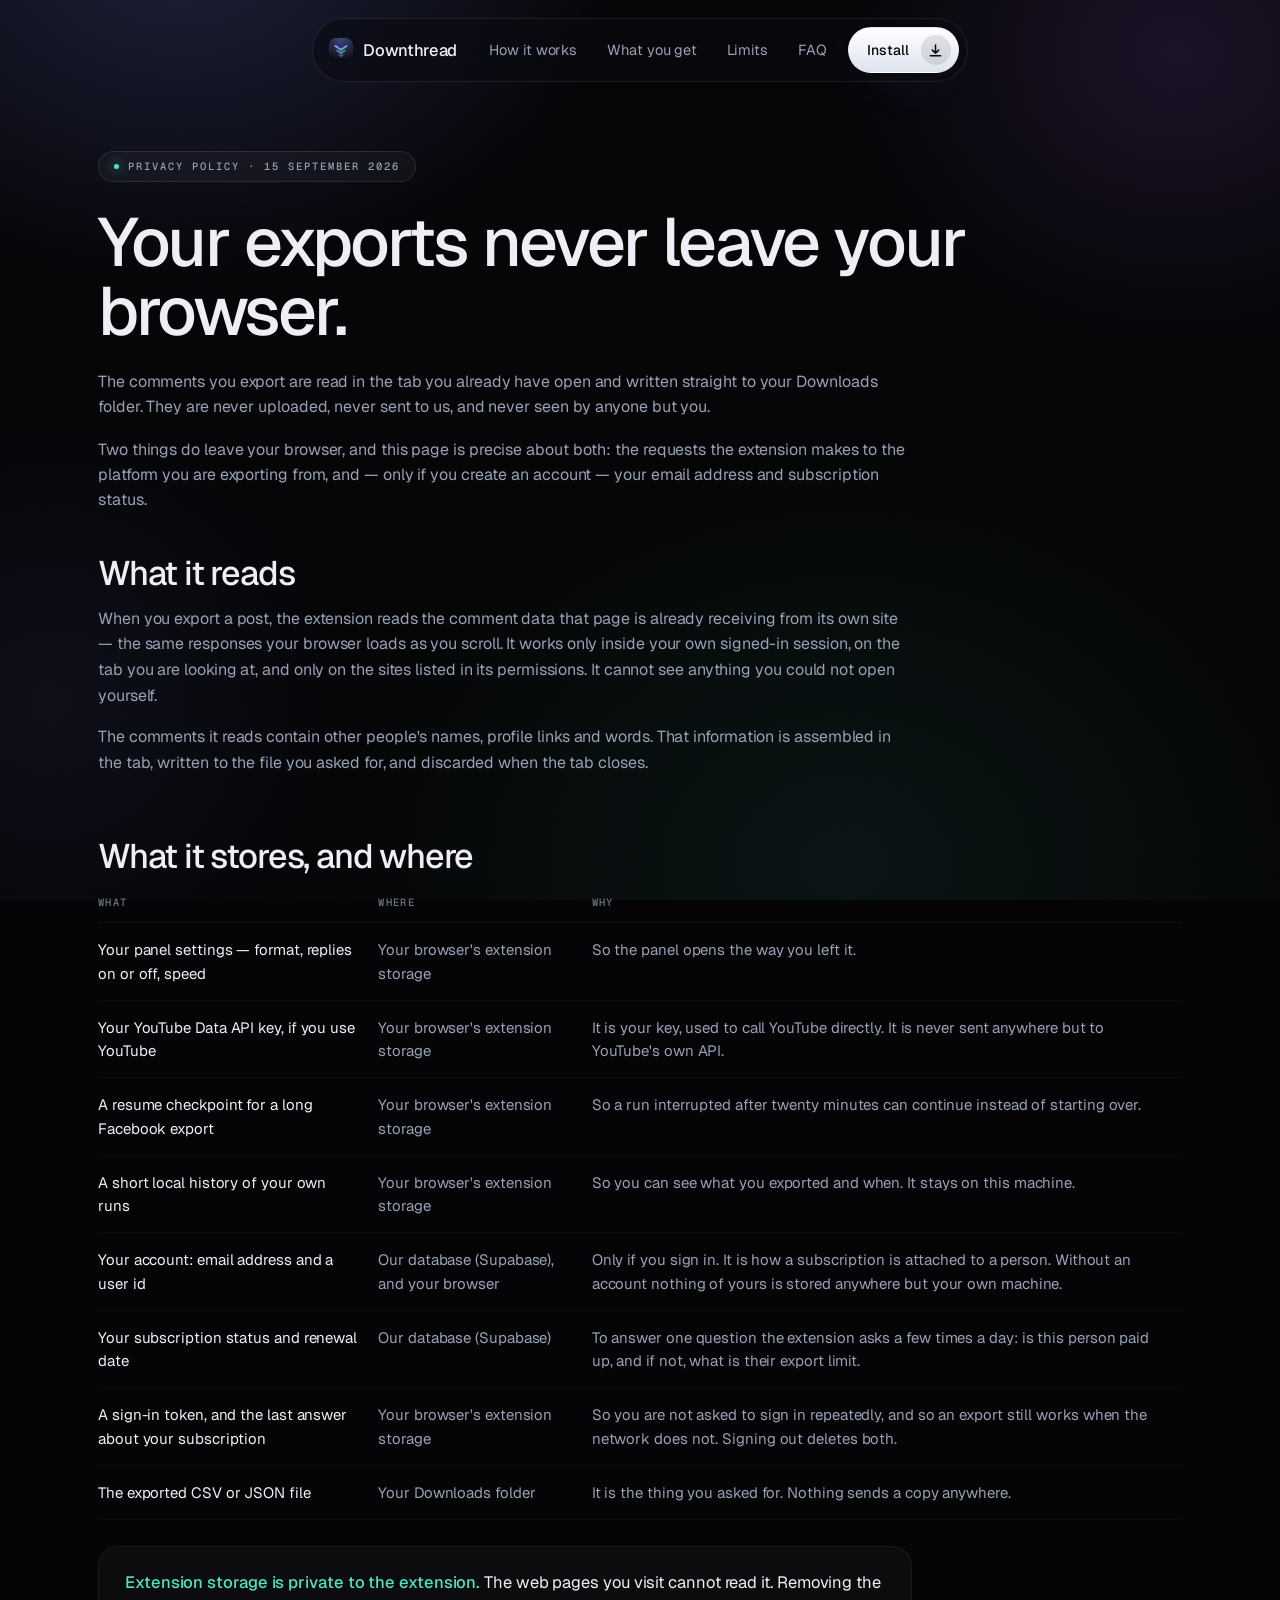
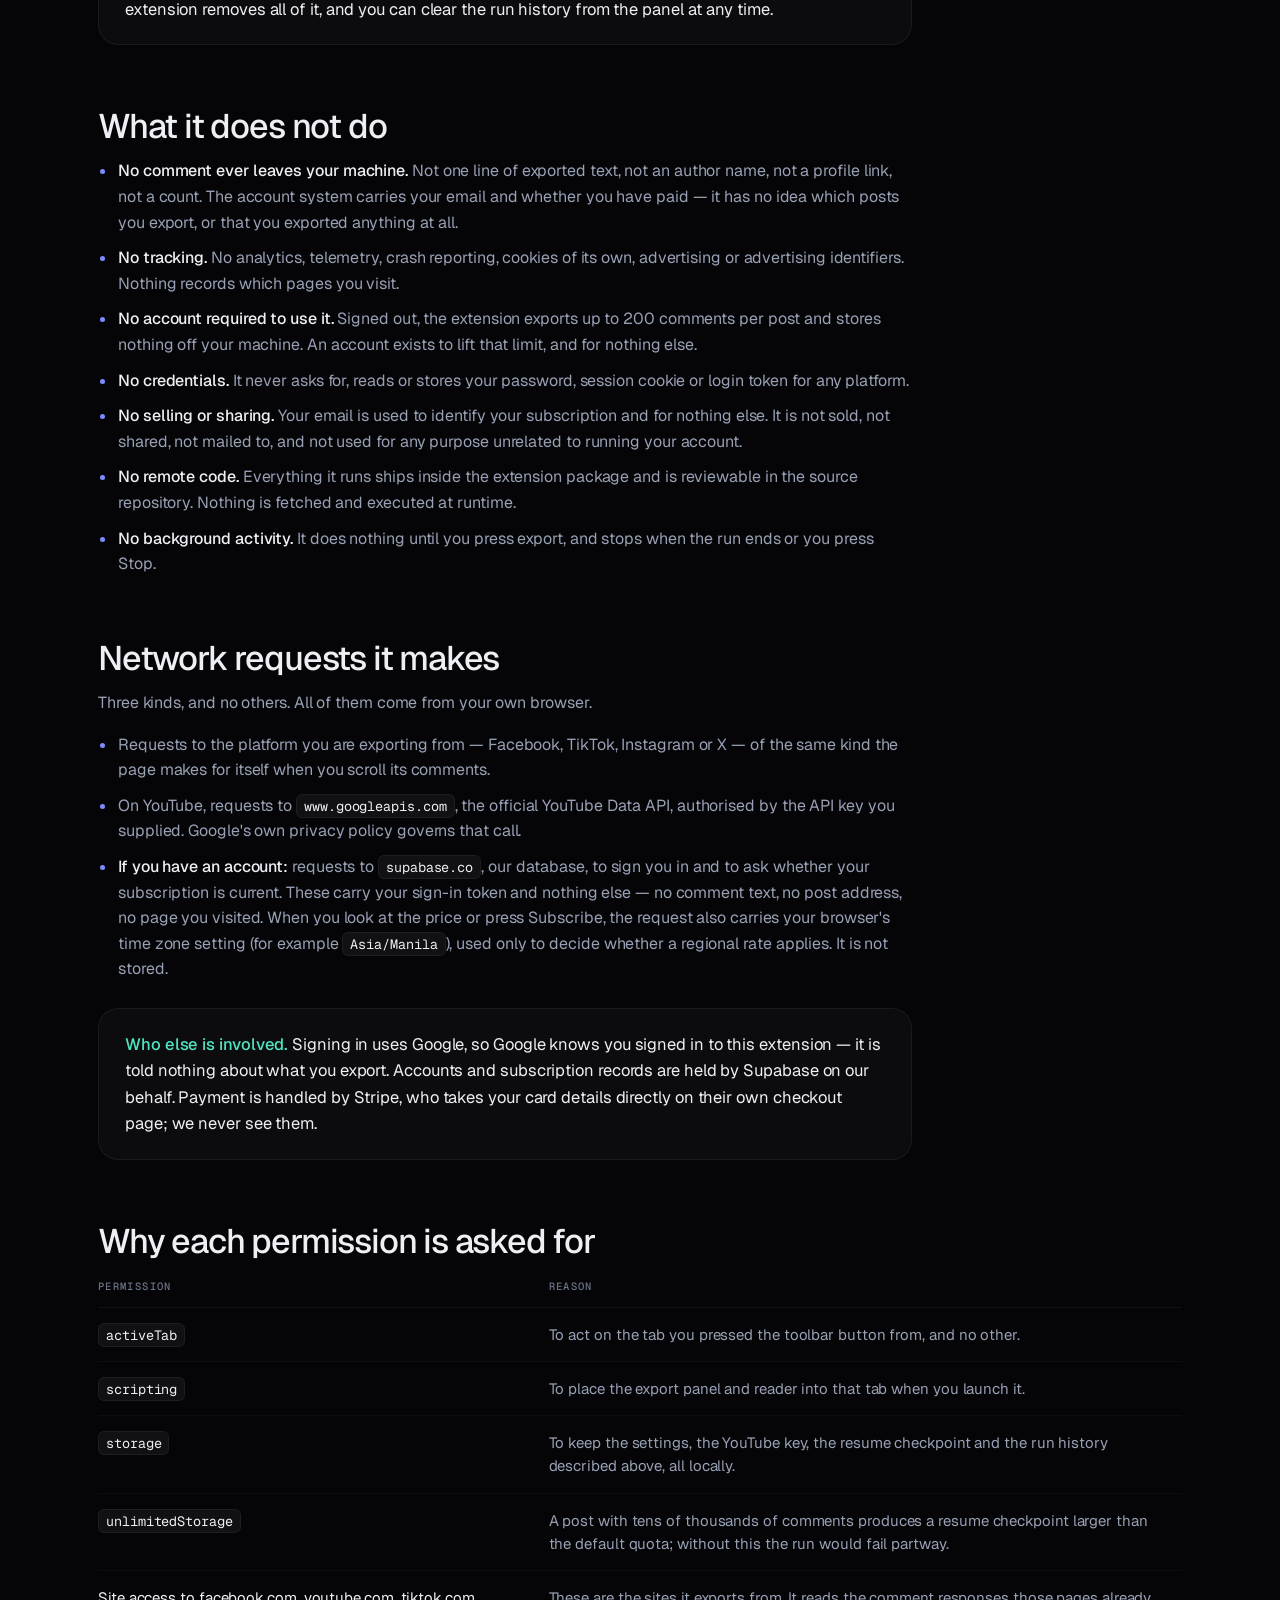
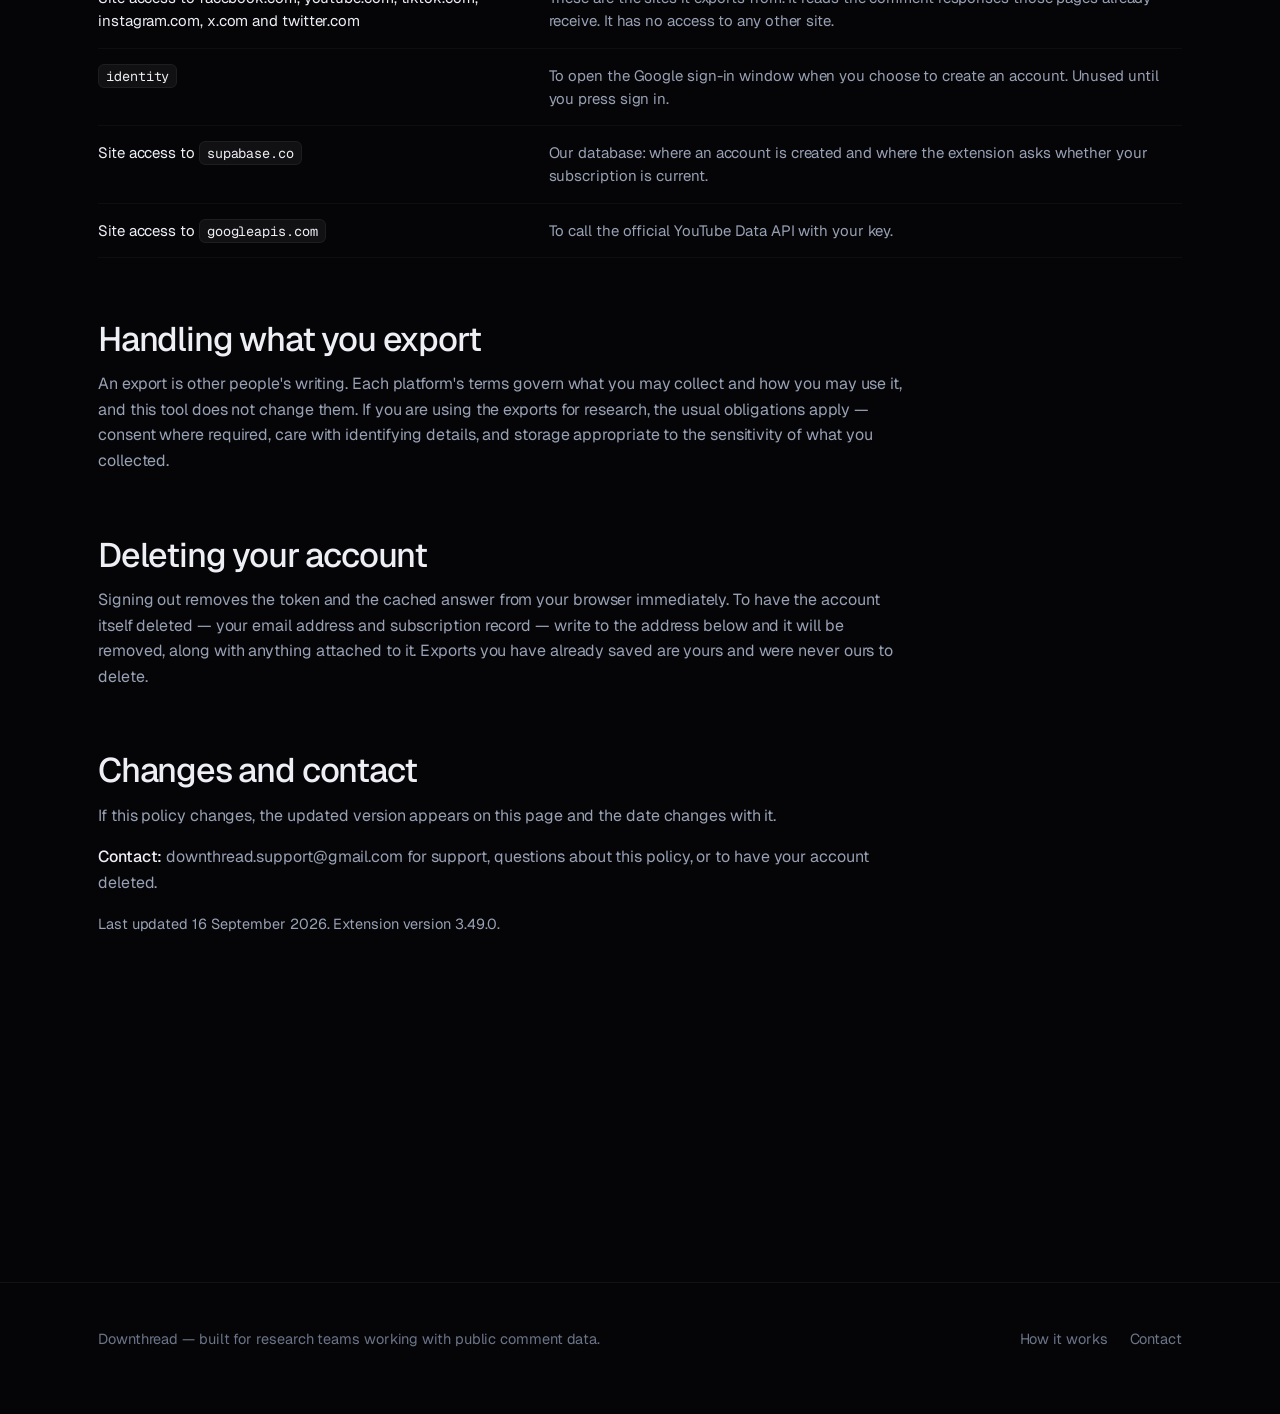
==== privacy.html @ bb75b0f3 "Downthread website: homepage and privacy policy" ====
<!doctype html>
<html lang="en">
<head>
<meta charset="utf-8">
<meta name="viewport" content="width=device-width, initial-scale=1">
<title>Privacy — Downthread</title>
<meta name="description" content="Privacy policy for the Downthread Chrome extension: what it reads, what it stores, what it never does, and why it asks for each permission.">
<meta name="theme-color" content="#050507">
<link rel="icon" href="icon.png">
<link rel="preconnect" href="https://fonts.googleapis.com">
<link rel="preconnect" href="https://fonts.gstatic.com" crossorigin>
<link href="https://fonts.googleapis.com/css2?family=Geist:wght@300..600&family=Geist+Mono:wght@400;500&display=swap" rel="stylesheet">
<link rel="stylesheet" href="style.css">
</head>
<body>
<div class="mesh" aria-hidden="true"></div>
<div class="grain" aria-hidden="true"></div>

<div class="nav">
  <div class="nav-pill">
    <a class="brand" href="index.html"><img src="icon.png" alt=""> Downthread</a>
    <nav class="nav-links">
      <a href="index.html#how">How it works</a>
      <a href="index.html#data">What you get</a>
      <a href="index.html#limits">Limits</a>
      <a href="index.html#faq">FAQ</a>
    </nav>
    <a class="btn btn-primary" href="index.html#get">Install
      <span class="ico" aria-hidden="true"><svg viewBox="0 0 16 16" fill="none" stroke="currentColor" stroke-width="1.6" stroke-linecap="round" stroke-linejoin="round"><path d="M8 2v9m0 0 3.4-3.4M8 11 4.6 7.6M2.5 13.5h11"/></svg></span>
    </a>
    <button class="burger" aria-label="Menu" aria-expanded="false"><i></i><i></i></button>
  </div>
</div>

<div class="sheet">
  <a href="index.html#how">How it works</a>
  <a href="index.html#data">What you get</a>
  <a href="index.html#limits">Limits</a>
  <a href="index.html#faq">FAQ</a>
  <a href="index.html#get">Install</a>
</div>

<main class="wrap doc">
  <div class="rv">
    <span class="eyebrow"><span class="dot"></span> Privacy policy · 15 September 2026</span>
    <h1 class="h-lead" style="margin:26px 0 24px">Your exports never leave your browser.</h1>
    <p class="lede">The comments you export are read in the tab you already have open and written
      straight to your Downloads folder. They are never uploaded, never sent to us, and never seen
      by anyone but you.</p>
    <p class="lede" style="margin-top:18px">Two things do leave your browser, and this page is
      precise about both: the requests the extension makes to the platform you are exporting from,
      and — only if you create an account — your email address and subscription status.</p>
  </div>

  <section style="padding-block:0" class="rv">
    <h2>What it reads</h2>
    <p>When you export a post, the extension reads the comment data that page is already receiving
      from its own site — the same responses your browser loads as you scroll. It works only inside
      your own signed-in session, on the tab you are looking at, and only on the sites listed in its
      permissions. It cannot see anything you could not open yourself.</p>
    <p>The comments it reads contain other people's names, profile links and words. That information
      is assembled in the tab, written to the file you asked for, and discarded when the tab closes.</p>

    <h2>What it stores, and where</h2>
    <table class="tbl">
      <thead><tr><th>What</th><th>Where</th><th>Why</th></tr></thead>
      <tbody>
        <tr>
          <td>Your panel settings — format, replies on or off, speed</td>
          <td data-label="Where">Your browser's extension storage</td>
          <td data-label="Why">So the panel opens the way you left it.</td>
        </tr>
        <tr>
          <td>Your YouTube Data API key, if you use YouTube</td>
          <td data-label="Where">Your browser's extension storage</td>
          <td data-label="Why">It is your key, used to call YouTube directly. It is never sent
            anywhere but to YouTube's own API.</td>
        </tr>
        <tr>
          <td>A resume checkpoint for a long Facebook export</td>
          <td data-label="Where">Your browser's extension storage</td>
          <td data-label="Why">So a run interrupted after twenty minutes can continue instead of
            starting over.</td>
        </tr>
        <tr>
          <td>A short local history of your own runs</td>
          <td data-label="Where">Your browser's extension storage</td>
          <td data-label="Why">So you can see what you exported and when. It stays on this machine.</td>
        </tr>
        <tr>
          <td>Your account: email address and a user id</td>
          <td data-label="Where">Our database (Supabase), and your browser</td>
          <td data-label="Why">Only if you sign in. It is how a subscription is attached to a
            person. Without an account nothing of yours is stored anywhere but your own machine.</td>
        </tr>
        <tr>
          <td>Your subscription status and renewal date</td>
          <td data-label="Where">Our database (Supabase)</td>
          <td data-label="Why">To answer one question the extension asks a few times a day: is
            this person paid up, and if not, what is their export limit.</td>
        </tr>
        <tr>
          <td>A sign-in token, and the last answer about your subscription</td>
          <td data-label="Where">Your browser's extension storage</td>
          <td data-label="Why">So you are not asked to sign in repeatedly, and so an export still
            works when the network does not. Signing out deletes both.</td>
        </tr>
        <tr>
          <td>The exported CSV or JSON file</td>
          <td data-label="Where">Your Downloads folder</td>
          <td data-label="Why">It is the thing you asked for. Nothing sends a copy anywhere.</td>
        </tr>
      </tbody>
    </table>
    <div class="callout"><strong>Extension storage is private to the extension.</strong> The web pages
      you visit cannot read it. Removing the extension removes all of it, and you can clear the run
      history from the panel at any time.</div>

    <h2>What it does not do</h2>
    <ul class="bul">
      <li><strong>No comment ever leaves your machine.</strong> Not one line of exported text, not an
        author name, not a profile link, not a count. The account system carries your email and
        whether you have paid — it has no idea which posts you export, or that you exported
        anything at all.</li>
      <li><strong>No tracking.</strong> No analytics, telemetry, crash reporting, cookies of its own,
        advertising or advertising identifiers. Nothing records which pages you visit.</li>
      <li><strong>No account required to use it.</strong> Signed out, the extension exports up to
        200 comments per post and stores nothing off your machine. An account exists to lift that
        limit, and for nothing else.</li>
      <li><strong>No credentials.</strong> It never asks for, reads or stores your password, session
        cookie or login token for any platform.</li>
      <li><strong>No selling or sharing.</strong> Your email is used to identify your subscription
        and for nothing else. It is not sold, not shared, not mailed to, and not used for any
        purpose unrelated to running your account.</li>
      <li><strong>No remote code.</strong> Everything it runs ships inside the extension package and
        is reviewable in the source repository. Nothing is fetched and executed at runtime.</li>
      <li><strong>No background activity.</strong> It does nothing until you press export, and stops
        when the run ends or you press Stop.</li>
    </ul>

    <h2>Network requests it makes</h2>
    <p>Three kinds, and no others. All of them come from your own browser.</p>
    <ul class="bul">
      <li>Requests to the platform you are exporting from — Facebook, TikTok, Instagram or X — of the
        same kind the page makes for itself when you scroll its comments.</li>
      <li>On YouTube, requests to <code>www.googleapis.com</code>, the official YouTube Data API,
        authorised by the API key you supplied. Google's own privacy policy governs that call.</li>
      <li><strong>If you have an account:</strong> requests to <code>supabase.co</code>, our
        database, to sign you in and to ask whether your subscription is current. These carry your
        sign-in token and nothing else — no comment text, no post address, no page you visited.
        When you look at the price or press Subscribe, the request also carries your browser's time
        zone setting (for example <code>Asia/Manila</code>), used only to decide whether a regional
        rate applies. It is not stored.</li>
    </ul>
    <div class="callout"><strong>Who else is involved.</strong> Signing in uses Google, so Google
      knows you signed in to this extension — it is told nothing about what you export. Accounts and
      subscription records are held by <a href="https://supabase.com/privacy">Supabase</a> on our
      behalf. Payment is handled by <a href="https://stripe.com/privacy">Stripe</a>, who takes your card
      details directly on their own checkout page; we never see them.</div>

    <h2>Why each permission is asked for</h2>
    <table class="tbl">
      <thead><tr><th>Permission</th><th>Reason</th></tr></thead>
      <tbody>
        <tr><td><code>activeTab</code></td>
          <td data-label="Reason">To act on the tab you pressed the toolbar button from, and no other.</td></tr>
        <tr><td><code>scripting</code></td>
          <td data-label="Reason">To place the export panel and reader into that tab when you launch it.</td></tr>
        <tr><td><code>storage</code></td>
          <td data-label="Reason">To keep the settings, the YouTube key, the resume checkpoint and the
            run history described above, all locally.</td></tr>
        <tr><td><code>unlimitedStorage</code></td>
          <td data-label="Reason">A post with tens of thousands of comments produces a resume
            checkpoint larger than the default quota; without this the run would fail partway.</td></tr>
        <tr><td>Site access to facebook.com, youtube.com, tiktok.com, instagram.com, x.com and
            twitter.com</td>
          <td data-label="Reason">These are the sites it exports from. It reads the comment responses
            those pages already receive. It has no access to any other site.</td></tr>
        <tr><td><code>identity</code></td>
          <td data-label="Reason">To open the Google sign-in window when you choose to create an
            account. Unused until you press sign in.</td></tr>
        <tr><td>Site access to <code>supabase.co</code></td>
          <td data-label="Reason">Our database: where an account is created and where the extension
            asks whether your subscription is current.</td></tr>
        <tr><td>Site access to <code>googleapis.com</code></td>
          <td data-label="Reason">To call the official YouTube Data API with your key.</td></tr>
      </tbody>
    </table>

    <h2>Handling what you export</h2>
    <p>An export is other people's writing. Each platform's terms govern what you may collect and how
      you may use it, and this tool does not change them. If you are using the exports for research,
      the usual obligations apply — consent where required, care with identifying details, and storage
      appropriate to the sensitivity of what you collected.</p>

    <h2>Deleting your account</h2>
    <p>Signing out removes the token and the cached answer from your browser immediately. To have
      the account itself deleted — your email address and subscription record — write to the address
      below and it will be removed, along with anything attached to it. Exports you have already
      saved are yours and were never ours to delete.</p>

    <h2 id="contact">Changes and contact</h2>
    <p>If this policy changes, the updated version appears on this page and the date changes with it.</p>
    <p><strong>Contact:</strong> <a href="mailto:downthread.support@gmail.com">downthread.support@gmail.com</a>
      for support, questions about this policy, or to have your account deleted.</p>
    <p class="dim" style="font-size:14.5px">Last updated 16 September 2026. Extension version 3.49.0.</p>
  </section>
</main>

<footer>
  <div class="wrap foot">
    <div>Downthread — built for research teams working with public comment data.</div>
    <nav>
      <a href="index.html">How it works</a>
      <a href="privacy.html#contact">Contact</a>
    </nav>
  </div>
</footer>

<script src="app.js"></script>
</body>
</html>
---- style.css ----
/* ==========================================================================
   Downthread — the public site.

   Vibe: ethereal glass. Layout: asymmetrical bento.
   Dark only, and that is a decision rather than a default: this tool gets
   used at one in the morning against a post with forty thousand comments,
   and the panel it advertises is dark too.

   No framework, no build step. Two pages, one stylesheet, one small script.
   ========================================================================== */

/* ---------- tokens ---------------------------------------------------- */
:root{
  --ink:#050507;
  --ink-2:#08090d;
  --shell:rgba(255,255,255,.035);
  --core:#0c0e14;
  --core-2:#0f1219;
  --hair:rgba(255,255,255,.09);
  --hair-soft:rgba(255,255,255,.055);
  --fg:#edeff5;
  --fg-2:#98a0b4;
  --fg-3:#6b7488;

  --iris:#7c8cff;
  --iris-dim:rgba(124,140,255,.14);
  --mint:#4fe3c1;
  --amber:#ffc46b;

  --fb:#4a8cff; --yt:#ff5a52; --tt:#25f4ee; --ig:#e6683c; --x:#e7e9ee;

  --r-out:30px;
  --pad-bezel:6px;
  --r-in:calc(var(--r-out) - var(--pad-bezel));

  --ease:cubic-bezier(.32,.72,0,1);
  --ease-out:cubic-bezier(.16,1,.3,1);

  --sans:"Geist","Plus Jakarta Sans","Segoe UI Variable Text","Segoe UI",system-ui,-apple-system,sans-serif;
  --mono:"Geist Mono",ui-monospace,"Cascadia Mono",Consolas,monospace;

  --wrap:1180px;
  --gut:clamp(20px,5vw,48px);
  --sect:clamp(96px,13vw,176px);

  color-scheme:dark;
}

/* ---------- reset ----------------------------------------------------- */
*,*::before,*::after{box-sizing:border-box}
html{-webkit-text-size-adjust:100%;scroll-behavior:smooth;scroll-padding-top:120px}
body{
  margin:0;background:var(--ink);color:var(--fg);
  font:400 16.5px/1.6 var(--sans);letter-spacing:-.005em;
  -webkit-font-smoothing:antialiased;-moz-osx-font-smoothing:grayscale;
  overflow-x:hidden;
}
img{max-width:100%;display:block}
a{color:inherit;text-decoration:none}
p{margin:0 0 1em}
ul{margin:0;padding:0;list-style:none}
:focus-visible{outline:2px solid var(--iris);outline-offset:3px;border-radius:6px}

/* ---------- ambient layers -------------------------------------------- */
/* Two fixed layers, never in the scroll path: a mesh of soft light, and grain
 * over the top of it so the black reads as a material and not as #000. */
.mesh,.grain{position:fixed;inset:0;pointer-events:none}
.mesh{
  z-index:0;
  background:
    radial-gradient(58vw 44vw at 14% -6%, rgba(124,140,255,.20), transparent 62%),
    radial-gradient(46vw 40vw at 92% 6%, rgba(180,110,255,.13), transparent 60%),
    radial-gradient(64vw 52vw at 66% 96%, rgba(79,227,193,.075), transparent 64%),
    radial-gradient(40vw 40vw at 4% 78%, rgba(124,140,255,.075), transparent 62%);
}
.grain{
  z-index:1;opacity:.04;mix-blend-mode:overlay;
  background-image:url("data:image/svg+xml,%3Csvg xmlns='http://www.w3.org/2000/svg' width='160' height='160'%3E%3Cfilter id='n'%3E%3CfeTurbulence type='fractalNoise' baseFrequency='.82' numOctaves='3' stitchTiles='stitch'/%3E%3C/filter%3E%3Crect width='100%25' height='100%25' filter='url(%23n)'/%3E%3C/svg%3E");
}
/* The content sits above the ambient layers. Named elements only: a blanket
 * `body > *` rule outranks .nav and .sheet and drops them out of position:fixed,
 * which puts the invisible mobile menu into the flow and pushes the hero down a
 * whole screen. Their own z-index is declared with them. */
header,main,section,footer,.rail{position:relative;z-index:2}

/* ---------- layout ---------------------------------------------------- */
.wrap{max-width:var(--wrap);margin-inline:auto;padding-inline:var(--gut)}
section{padding-block:var(--sect)}
.lede{font-size:clamp(17px,1.9vw,21px);line-height:1.55;color:var(--fg-2);max-width:60ch;margin:0}
.dim{color:var(--fg-2)}
.mono{font-family:var(--mono)}

/* ---------- type ------------------------------------------------------ */
h1,h2,h3{margin:0;font-weight:500;letter-spacing:-.035em;line-height:1.02}
h1{font-size:clamp(40px,5.6vw,68px)}
h2{font-size:clamp(30px,4.6vw,54px);line-height:1.04}
h3{font-size:19px;letter-spacing:-.02em;line-height:1.25}
.eyebrow{
  display:inline-flex;align-items:center;gap:9px;
  font:500 10.5px/1 var(--mono);letter-spacing:.19em;text-transform:uppercase;color:var(--fg-2);
  border:1px solid var(--hair);border-radius:999px;padding:9px 15px;background:var(--shell);
}
.eyebrow .dot{width:5px;height:5px;border-radius:50%;background:var(--mint);box-shadow:0 0 12px var(--mint)}
.h-lead{max-width:22ch}
.sect-head{display:flex;flex-direction:column;gap:20px;margin-bottom:56px;max-width:66ch}

/* ---------- the double bezel ------------------------------------------ */
/* Nothing sits flat on the background. Every panel is a plate in a tray. */
.shell{
  background:var(--shell);border:1px solid var(--hair-soft);
  border-radius:var(--r-out);padding:var(--pad-bezel);
  box-shadow:0 40px 90px -50px rgba(0,0,0,.9);
}
.core{
  background:linear-gradient(180deg,var(--core-2),var(--core));
  border:1px solid var(--hair-soft);border-radius:var(--r-in);
  box-shadow:inset 0 1px 0 rgba(255,255,255,.07);
  height:100%;
}

/* ---------- buttons --------------------------------------------------- */
.btn{
  display:inline-flex;align-items:center;gap:16px;
  padding:8px 8px 8px 24px;border-radius:999px;border:1px solid var(--hair);
  font:500 15px/1 var(--sans);letter-spacing:-.01em;color:var(--fg);
  background:var(--shell);cursor:pointer;
  transition:transform .5s var(--ease),background .5s var(--ease),border-color .5s var(--ease);
}
.btn .ico{
  width:36px;height:36px;border-radius:50%;display:grid;place-items:center;
  background:rgba(255,255,255,.07);
  transition:transform .55s var(--ease),background .55s var(--ease);
}
.btn .ico svg{width:15px;height:15px}
.btn:hover{background:rgba(255,255,255,.075);border-color:rgba(255,255,255,.17)}
.btn:hover .ico{transform:translate(3px,-2px) scale(1.07);background:rgba(255,255,255,.13)}
.btn:active{transform:scale(.978)}
.btn-primary{
  background:linear-gradient(180deg,#fff,#dfe3ef);color:#08090d;border-color:transparent;
  box-shadow:0 18px 44px -22px rgba(124,140,255,.85);
}
.btn-primary .ico{background:rgba(8,9,13,.1)}
.btn-primary:hover{background:linear-gradient(180deg,#fff,#eef0f7);border-color:transparent}
.btn-primary:hover .ico{background:rgba(8,9,13,.16)}
.btns{display:flex;flex-wrap:wrap;gap:12px}

/* ---------- fluid island nav ------------------------------------------ */
.nav{position:fixed;top:0;left:0;right:0;z-index:60;padding:18px var(--gut);display:flex;justify-content:center}
.nav-pill{
  display:flex;align-items:center;gap:8px;
  padding:8px 8px 8px 16px;border-radius:999px;
  background:rgba(10,11,16,.6);border:1px solid var(--hair);
  backdrop-filter:blur(22px) saturate(160%);-webkit-backdrop-filter:blur(22px) saturate(160%);
  box-shadow:0 24px 60px -32px rgba(0,0,0,.95);
  transition:transform .7s var(--ease),background .7s var(--ease);
}
.nav.up .nav-pill{transform:translateY(-140%)}
.brand{display:flex;align-items:center;gap:10px;padding-right:10px;font-weight:500;letter-spacing:-.02em;white-space:nowrap}
.brand img{width:24px;height:24px;border-radius:7px}
.nav-links{display:flex;align-items:center;gap:2px}
.nav-links a{
  padding:9px 14px;border-radius:999px;font-size:14.5px;color:var(--fg-2);
  transition:color .4s var(--ease),background .4s var(--ease);
}
.nav-links a:hover{color:var(--fg);background:rgba(255,255,255,.06)}
.nav .btn{padding:7px 7px 7px 18px;font-size:14px;gap:12px}
.nav .btn .ico{width:30px;height:30px}
.burger{display:none;width:42px;height:42px;border-radius:50%;border:1px solid var(--hair);
  background:var(--shell);cursor:pointer;position:relative}
.burger i{
  position:absolute;left:12px;width:18px;height:1.5px;background:var(--fg);border-radius:2px;
  transition:transform .6s var(--ease),opacity .3s var(--ease);
}
.burger i:nth-child(1){top:17px}
.burger i:nth-child(2){top:23px}
.open .burger i:nth-child(1){transform:translateY(3px) rotate(45deg)}
.open .burger i:nth-child(2){transform:translateY(-3px) rotate(-45deg)}
/* Closed means closed. opacity and pointer-events hide it from the eye and the mouse but leave
 * every link in the tab order, so a keyboard user tabbed into an invisible menu (review,
 * Codex). `visibility:hidden` takes it out of the tab order; the script also sets `inert`
 * where the browser supports it. */
.sheet{
  position:fixed;inset:0;z-index:55;display:grid;align-content:center;gap:6px;padding:0 var(--gut);
  background:rgba(5,5,7,.86);backdrop-filter:blur(30px);-webkit-backdrop-filter:blur(30px);
  opacity:0;visibility:hidden;pointer-events:none;
  transition:opacity .6s var(--ease),visibility 0s linear .6s;
}
.sheet.on{opacity:1;visibility:visible;pointer-events:auto;transition:opacity .6s var(--ease),visibility 0s}
.sheet a{
  font-size:clamp(30px,9vw,46px);letter-spacing:-.035em;padding:10px 0;color:var(--fg);
  opacity:0;transform:translateY(38px);
  transition:opacity .7s var(--ease),transform .7s var(--ease);
}
.sheet.on a{opacity:1;transform:none}
.sheet.on a:nth-child(1){transition-delay:.06s}
.sheet.on a:nth-child(2){transition-delay:.12s}
.sheet.on a:nth-child(3){transition-delay:.18s}
.sheet.on a:nth-child(4){transition-delay:.24s}
.sheet.on a:nth-child(5){transition-delay:.30s}

/* ---------- hero ------------------------------------------------------ */
.hero{min-height:100dvh;display:flex;align-items:center;padding-block:150px 90px}
.hero-grid{display:grid;grid-template-columns:1.02fr .98fr;gap:clamp(32px,5vw,70px);align-items:center;width:100%}
.hero h1{margin:26px 0 24px}
.hero h1 em{font-style:normal;color:var(--fg-3)}
.hero .btns{margin-top:36px}
.hero-foot{display:flex;flex-wrap:wrap;gap:22px;margin-top:44px;padding-top:26px;border-top:1px solid var(--hair-soft)}
.hero-foot div{font:500 12px/1.5 var(--mono);letter-spacing:.05em;text-transform:uppercase;color:var(--fg-3)}
.hero-foot b{display:block;font:500 22px/1.2 var(--sans);letter-spacing:-.02em;color:var(--fg);text-transform:none}

/* the panel mock ------------------------------------------------------- */
/* The reveal writes transform, so the tilt has to be restated on both ends of it. */
.mock{transform:rotate(1.1deg)}
.mock.rv{transform:translateY(30px) rotate(1.1deg)}
.mock.rv.in{transform:rotate(1.1deg)}
.mock .core{padding:0;overflow:hidden}
.mock-bar{
  display:flex;align-items:center;gap:9px;padding:14px 18px;border-bottom:1px solid var(--hair-soft);
  background:rgba(255,255,255,.02);
}
.mock-bar span{width:9px;height:9px;border-radius:50%;background:rgba(255,255,255,.13)}
.mock-bar b{margin-left:6px;font:500 12.5px/1 var(--mono);letter-spacing:.04em;color:var(--fg-2)}
.mock-bar .live{margin-left:auto;display:flex;align-items:center;gap:7px;font:500 10.5px/1 var(--mono);
  letter-spacing:.14em;text-transform:uppercase;color:var(--mint)}
.mock-bar .live i{width:6px;height:6px;border-radius:50%;background:var(--mint);animation:pulse 1.9s var(--ease) infinite}
@keyframes pulse{0%,100%{opacity:1;transform:scale(1)}50%{opacity:.35;transform:scale(.72)}}
.mock-body{padding:22px}
.mock-stat{display:flex;align-items:baseline;gap:12px}
.mock-stat b{font:500 clamp(38px,5.4vw,54px)/1 var(--sans);letter-spacing:-.045em}
.mock-stat span{font:500 12px/1 var(--mono);letter-spacing:.12em;text-transform:uppercase;color:var(--fg-3)}
.bar{height:5px;border-radius:99px;background:rgba(255,255,255,.07);margin:20px 0 8px;overflow:hidden}
.bar i{display:block;height:100%;width:0;border-radius:99px;
  background:linear-gradient(90deg,var(--iris),var(--mint));
  transition:transform 2.6s var(--ease);transform-origin:left;transform:scaleX(0)}
.bar.go i{width:100%;transform:scaleX(var(--p,.86))}
.mock-meta{display:flex;justify-content:space-between;font:500 11.5px/1 var(--mono);color:var(--fg-3);letter-spacing:.04em}
.mock-log{margin-top:20px;border-top:1px solid var(--hair-soft);padding-top:16px;display:grid;gap:9px}
.mock-log li{display:flex;gap:10px;font:400 13px/1.45 var(--mono);color:var(--fg-2);
  opacity:0;transform:translateY(8px);transition:opacity .6s var(--ease),transform .6s var(--ease)}
.mock-log li.on{opacity:1;transform:none}
.mock-log li s{text-decoration:none;color:var(--mint)}
.mock-log li.warn s{color:var(--amber)}
.mock-tags{display:flex;gap:7px;flex-wrap:wrap;margin-top:20px}
.mock-tags b{font:500 10.5px/1 var(--mono);letter-spacing:.1em;text-transform:uppercase;
  padding:7px 11px;border-radius:999px;border:1px solid var(--hair-soft);color:var(--fg-3)}

/* ---------- platform rail --------------------------------------------- */
.rail{padding-block:0 var(--sect)}
.rail-in{display:flex;flex-wrap:wrap;align-items:center;gap:14px 34px;
  padding:26px 30px;border-radius:22px;border:1px solid var(--hair-soft);background:rgba(255,255,255,.02)}
.rail-in p{margin:0;font:500 11px/1 var(--mono);letter-spacing:.17em;text-transform:uppercase;color:var(--fg-3)}
.rail-in ul{display:flex;flex-wrap:wrap;gap:12px 26px;margin-left:auto}
.rail-in li{display:flex;align-items:center;gap:9px;font-size:15.5px;color:var(--fg-2)}
.rail-in li i{width:8px;height:8px;border-radius:50%;background:var(--c);box-shadow:0 0 14px -1px var(--c)}

/* ---------- steps ----------------------------------------------------- */
.steps{display:grid;grid-template-columns:repeat(3,1fr);gap:16px}
.step{padding:30px 28px 32px;display:flex;flex-direction:column;gap:12px}
.step .n{font:500 11px/1 var(--mono);letter-spacing:.18em;color:var(--iris)}
.step p{margin:0;color:var(--fg-2);font-size:15.5px}
.step-note{margin-top:26px;font-size:14.5px;color:var(--fg-3);max-width:70ch}

/* ---------- bento ----------------------------------------------------- */
.bento{display:grid;grid-template-columns:repeat(12,1fr);gap:16px}
.bento .shell{grid-column:span 4}
.bento .w6{grid-column:span 6}
.bento .w7{grid-column:span 7}
.bento .w5{grid-column:span 5}
.bento .w8{grid-column:span 8}
.bento .w12{grid-column:span 12}
.pad{padding:30px 30px 32px}
.card-h{display:flex;align-items:center;gap:11px;margin-bottom:12px}
.card-h .k{font:500 10.5px/1 var(--mono);letter-spacing:.16em;text-transform:uppercase;color:var(--fg-3)}
.card p{margin:0;color:var(--fg-2);font-size:15.5px}
.card h3 + p{margin-top:10px}

/* terminal ------------------------------------------------------------- */
.term{
  margin-top:20px;border-radius:16px;border:1px solid var(--hair-soft);background:rgba(0,0,0,.42);
  padding:18px 20px;font:400 12.8px/1.85 var(--mono);color:var(--fg-2);overflow-x:auto;
  box-shadow:inset 0 1px 0 rgba(255,255,255,.05);
}
.term b{color:var(--fg);font-weight:500}
.term s{text-decoration:none;color:var(--mint)}
.term u{text-decoration:none;color:var(--amber)}
.term i{color:var(--fg-3);font-style:normal}

/* data table ----------------------------------------------------------- */
.tabs{display:flex;gap:6px;margin-top:18px}
.tabs button{
  font:500 11px/1 var(--mono);letter-spacing:.14em;text-transform:uppercase;color:var(--fg-3);
  padding:9px 14px;border-radius:999px;border:1px solid transparent;background:none;cursor:pointer;
  transition:color .4s var(--ease),background .4s var(--ease),border-color .4s var(--ease);
}
.tabs button[aria-selected="true"]{color:var(--fg);background:rgba(255,255,255,.06);border-color:var(--hair-soft)}
.pane{display:none}
.pane.on{display:block}
.grid-tbl{width:100%;border-collapse:collapse;margin-top:16px;font:400 12.8px/1.6 var(--mono);white-space:nowrap}
.grid-tbl th{
  text-align:left;padding:0 16px 10px 0;color:var(--fg-3);font-weight:500;
  letter-spacing:.09em;text-transform:uppercase;font-size:10.5px;border-bottom:1px solid var(--hair-soft);
}
.grid-tbl td{padding:9px 16px 9px 0;border-bottom:1px solid rgba(255,255,255,.035);color:var(--fg-2)}
.grid-tbl tr:last-child td{border-bottom:0}
.grid-tbl td:first-child{color:var(--fg)}
.scrollx{overflow-x:auto;margin-inline:-4px;padding-inline:4px}

/* ---------- platform cards -------------------------------------------- */
.plats{display:grid;grid-template-columns:repeat(2,1fr);gap:16px}
.plat{padding:28px 30px 30px;display:flex;flex-direction:column;gap:16px;position:relative;overflow:hidden}
.plat::after{
  content:"";position:absolute;top:-90px;right:-70px;width:220px;height:220px;border-radius:50%;
  background:radial-gradient(circle,var(--c),transparent 66%);opacity:.11;pointer-events:none;
}
.plat-h{display:flex;align-items:center;gap:12px}
.plat-h i{width:9px;height:9px;border-radius:50%;background:var(--c);box-shadow:0 0 16px -1px var(--c)}
.plat-h h3{font-size:20px}
.plat dl{margin:0;display:grid;gap:14px}
.plat dt{font:500 10.5px/1 var(--mono);letter-spacing:.15em;text-transform:uppercase;color:var(--fg-3);margin-bottom:6px}
.plat dd{margin:0;font-size:15px;color:var(--fg-2);line-height:1.55}
.plat .yes dd{color:var(--fg)}

/* ---------- honesty --------------------------------------------------- */
.honesty{display:grid;grid-template-columns:1fr 1fr;gap:clamp(28px,4vw,64px);align-items:start}
.flags{display:grid;gap:10px}
.flag{display:flex;gap:14px;padding:18px 20px;border-radius:18px;border:1px solid var(--hair-soft);
  background:rgba(255,255,255,.022)}
.flag b{font:500 10.5px/1.6 var(--mono);letter-spacing:.12em;text-transform:uppercase;color:var(--amber);white-space:nowrap}
.flag p{margin:0;font-size:15px;color:var(--fg-2)}
.nots{display:grid;grid-template-columns:repeat(2,1fr);gap:16px;margin-top:16px}

/* ---------- faq ------------------------------------------------------- */
.faq{display:grid;gap:10px;max-width:900px}
.faq details{border:1px solid var(--hair-soft);border-radius:20px;background:rgba(255,255,255,.022);
  transition:background .5s var(--ease),border-color .5s var(--ease)}
.faq details[open]{background:rgba(255,255,255,.04);border-color:var(--hair)}
.faq summary{
  list-style:none;cursor:pointer;padding:22px 26px;display:flex;align-items:center;gap:18px;
  font-size:17px;letter-spacing:-.015em;
}
.faq summary::-webkit-details-marker{display:none}
.faq summary .pm{margin-left:auto;width:26px;height:26px;flex:none;border-radius:50%;
  border:1px solid var(--hair);position:relative;transition:transform .6s var(--ease),background .6s var(--ease)}
.faq summary .pm::before,.faq summary .pm::after{
  content:"";position:absolute;inset:50% 7px auto;height:1.5px;background:var(--fg-2);border-radius:2px;
  transition:transform .6s var(--ease)}
.faq summary .pm::after{transform:rotate(90deg)}
.faq details[open] summary .pm{background:rgba(255,255,255,.07);transform:rotate(90deg)}
.faq details[open] summary .pm::after{transform:rotate(90deg) scaleX(0)}
.faq .ans{padding:0 26px 24px;color:var(--fg-2);font-size:15.5px;max-width:78ch}
.faq .ans p:last-child{margin-bottom:0}

/* ---------- closing cta ----------------------------------------------- */
.cta .core{padding:clamp(40px,6vw,76px) clamp(28px,5vw,64px);text-align:center;
  background:
    radial-gradient(70% 130% at 50% 0%, rgba(124,140,255,.17), transparent 68%),
    linear-gradient(180deg,var(--core-2),var(--core));
}
.cta h2{margin-bottom:20px}
.cta .lede{margin-inline:auto;text-align:center}
.cta .btns{justify-content:center;margin-top:36px}
.cta .fine{margin:26px 0 0;font-size:13.5px;color:var(--fg-3)}

/* ---------- footer ---------------------------------------------------- */
footer{border-top:1px solid var(--hair-soft);padding:44px 0 64px;margin-top:var(--sect)}
.foot{display:flex;flex-wrap:wrap;gap:20px;justify-content:space-between;align-items:center;
  font-size:14.5px;color:var(--fg-3)}
.foot nav{display:flex;gap:22px}
.foot a{transition:color .4s var(--ease)}
.foot a:hover{color:var(--fg)}

/* ---------- doc pages (privacy) --------------------------------------- */
.doc{padding-block:150px var(--sect)}
.doc h2{font-size:clamp(24px,3.2vw,34px);margin:64px 0 14px}
.doc h2:first-of-type{margin-top:44px}
.doc p,.doc li{color:var(--fg-2);font-size:16px;max-width:74ch}
.doc strong{color:var(--fg);font-weight:500}
.doc ul.bul{display:grid;gap:10px;margin:0 0 1em;max-width:74ch}
.doc ul.bul li{padding-left:20px;position:relative}
.doc ul.bul li::before{content:"";position:absolute;left:2px;top:11px;width:5px;height:5px;border-radius:50%;
  background:var(--iris)}
.doc code{font:400 13.5px/1.5 var(--mono);background:rgba(255,255,255,.05);border:1px solid var(--hair-soft);
  border-radius:6px;padding:2px 7px;color:var(--fg)}
.tbl{width:100%;border-collapse:collapse;margin-top:20px;font-size:15px}
.tbl th{text-align:left;padding:0 18px 12px 0;color:var(--fg-3);font:500 10.5px/1.5 var(--mono);
  letter-spacing:.13em;text-transform:uppercase;border-bottom:1px solid var(--hair-soft)}
.tbl td{padding:15px 18px 15px 0;border-bottom:1px solid rgba(255,255,255,.04);color:var(--fg-2);
  vertical-align:top;line-height:1.55}
.tbl td:first-child{color:var(--fg)}
.callout{border-radius:20px;border:1px solid var(--hair-soft);background:rgba(255,255,255,.03);
  padding:22px 26px;margin:26px 0;max-width:74ch}
.callout strong{color:var(--mint)}

/* ---------- scroll reveal --------------------------------------------- */
/* The reveal only applies once the script has confirmed it is running. Before that — and forever,
 * if the script fails to load, is blocked, or throws — every .rv element is simply visible.
 * Hiding the content behind an IntersectionObserver meant a blocked script hid the privacy
 * policy, which is a document people have a right to read (review, Codex). */
html.js .rv{opacity:0;transform:translateY(30px);filter:blur(7px);
  transition:opacity .95s var(--ease-out),transform .95s var(--ease-out),filter .95s var(--ease-out);
  transition-delay:var(--d,0s);will-change:transform,opacity}
html.js .rv.in{opacity:1;transform:none;filter:none;will-change:auto}

/* ---------- responsive ------------------------------------------------ */
@media (max-width:1080px){
  .bento .shell,.bento .w5,.bento .w6,.bento .w7,.bento .w8{grid-column:span 6}
  .bento .w12{grid-column:span 12}
}
@media (max-width:900px){
  .hero-grid{grid-template-columns:1fr;gap:56px}
  .mock{transform:none;max-width:560px}
  .steps{grid-template-columns:1fr}
  .honesty{grid-template-columns:1fr}
  .plats{grid-template-columns:1fr}
  .rail-in ul{margin-left:0}
}
@media (max-width:760px){
  .nav-links,.nav .btn{display:none}
  .burger{display:block}
  .nav-pill{width:100%;justify-content:space-between;padding-left:18px}
  .hero{min-height:auto;padding-block:128px 72px}
  .bento .shell,.bento .w5,.bento .w6,.bento .w7,.bento .w8{grid-column:span 12}
  .nots{grid-template-columns:1fr}
  .pad,.plat,.step{padding:24px 22px 26px}
  .hero-foot{gap:18px 26px}
  .tbl thead{display:none}
  .tbl tr{display:block;padding:16px 0;border-bottom:1px solid var(--hair-soft)}
  .tbl tr:last-child{border-bottom:0}
  .tbl td{display:block;padding:0 0 10px;border:0}
  .tbl td:last-child{padding-bottom:0}
  .tbl td::before{content:attr(data-label);display:block;font:500 10.5px/1.9 var(--mono);
    letter-spacing:.13em;text-transform:uppercase;color:var(--fg-3)}
  .tbl td:first-child{font-size:16.5px}
  .tbl td:first-child::before{display:none}
}

/* ---------- reduced motion -------------------------------------------- */
@media (prefers-reduced-motion:reduce){
  html{scroll-behavior:auto}
  *,*::before,*::after{animation-duration:.001ms !important;animation-iteration-count:1 !important;
    transition-duration:.001ms !important}
  html.js .rv{opacity:1;transform:none;filter:none}
  .mock-log li{opacity:1;transform:none}
}

/* ---------- small pieces the sections need ---------------------------- */
code{font:400 13px/1.5 var(--mono);background:rgba(255,255,255,.05);
  border:1px solid var(--hair-soft);border-radius:6px;padding:2px 6px;color:var(--fg)}
.tabrow{display:flex;align-items:center;gap:12px;flex-wrap:wrap;margin-top:20px}
.tabrow .tabs{margin-top:0}
.copy{margin-left:auto;font:500 11px/1 var(--mono);letter-spacing:.14em;text-transform:uppercase;
  color:var(--fg-3);padding:9px 14px;border-radius:999px;border:1px solid var(--hair-soft);
  background:none;cursor:pointer;transition:color .4s var(--ease),background .4s var(--ease)}
.copy:hover{color:var(--fg);background:rgba(255,255,255,.06)}
.plats .wide{grid-column:1/-1}

/* The hero eyebrow is one line or it is nothing: wrapped, it reads as a broken chip. */
@media (max-width:430px){
  .eyebrow{font-size:9.5px;letter-spacing:.13em;padding:8px 13px}
}
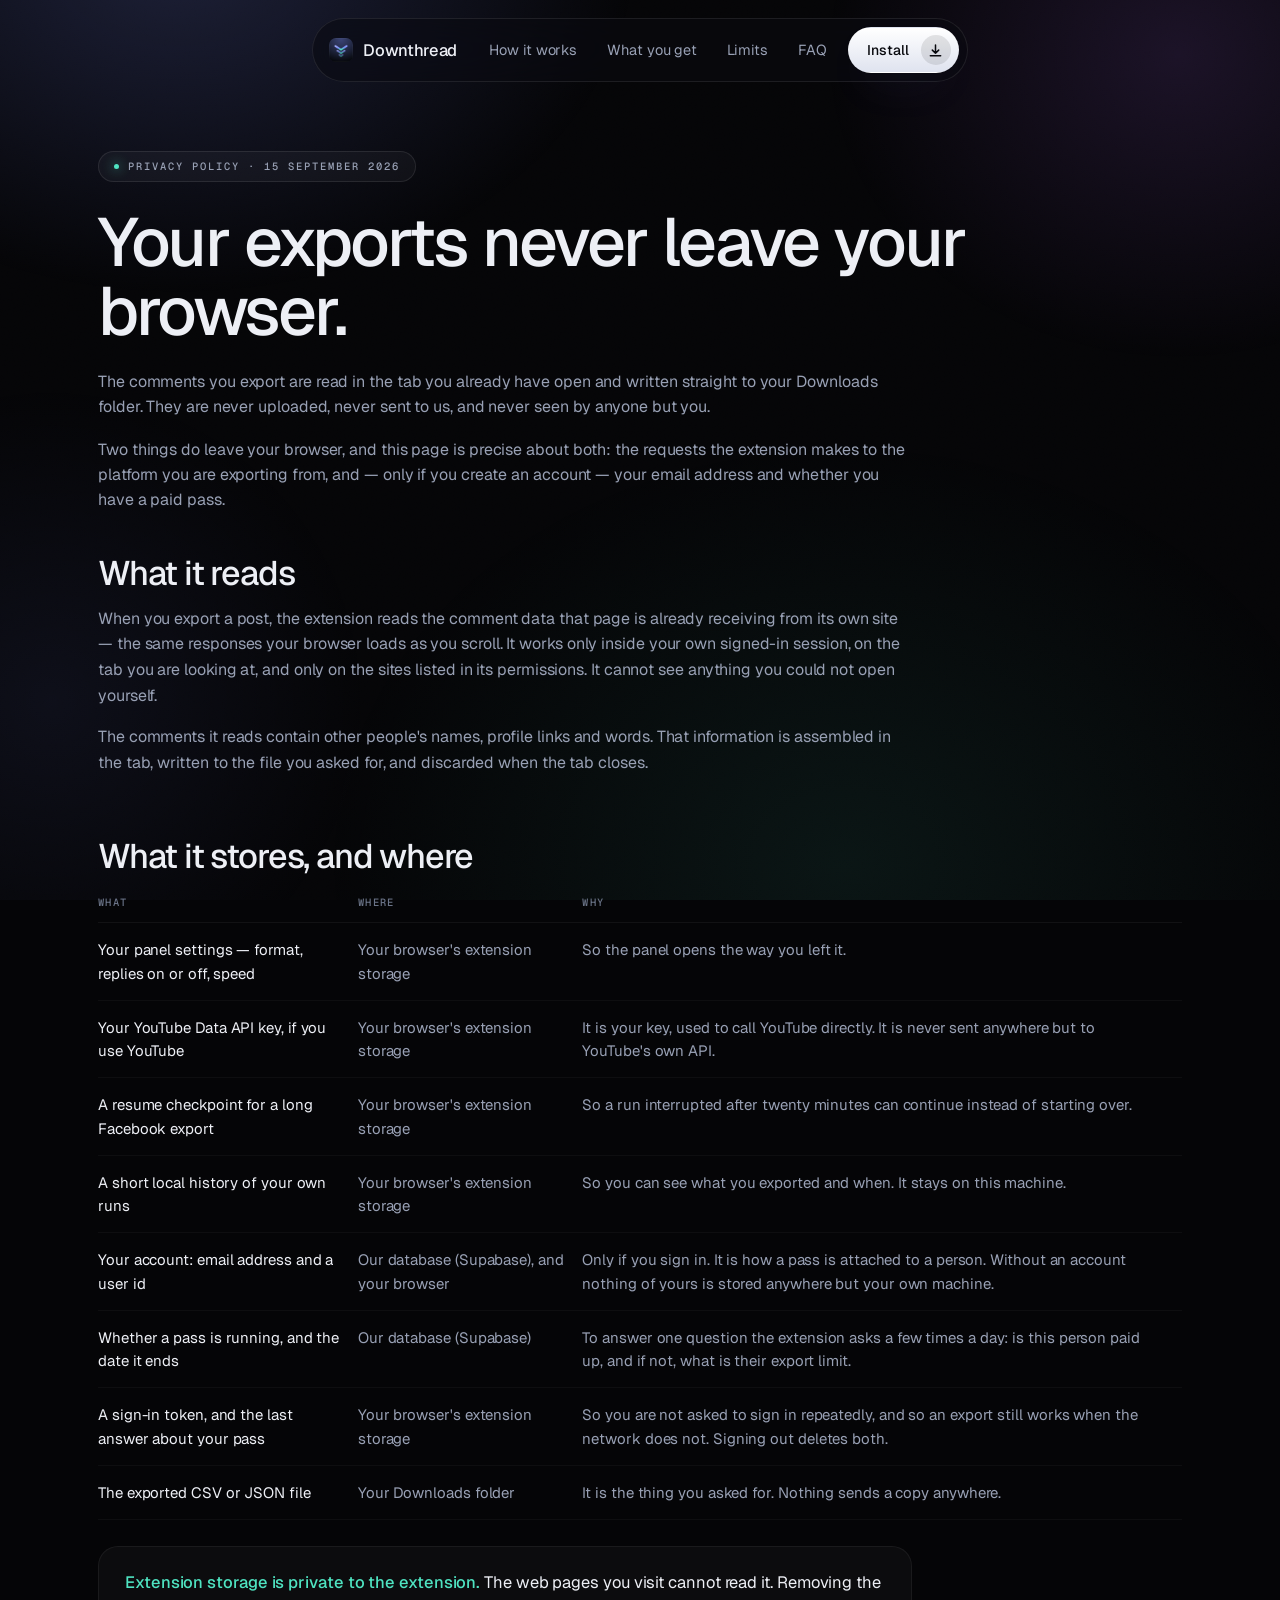
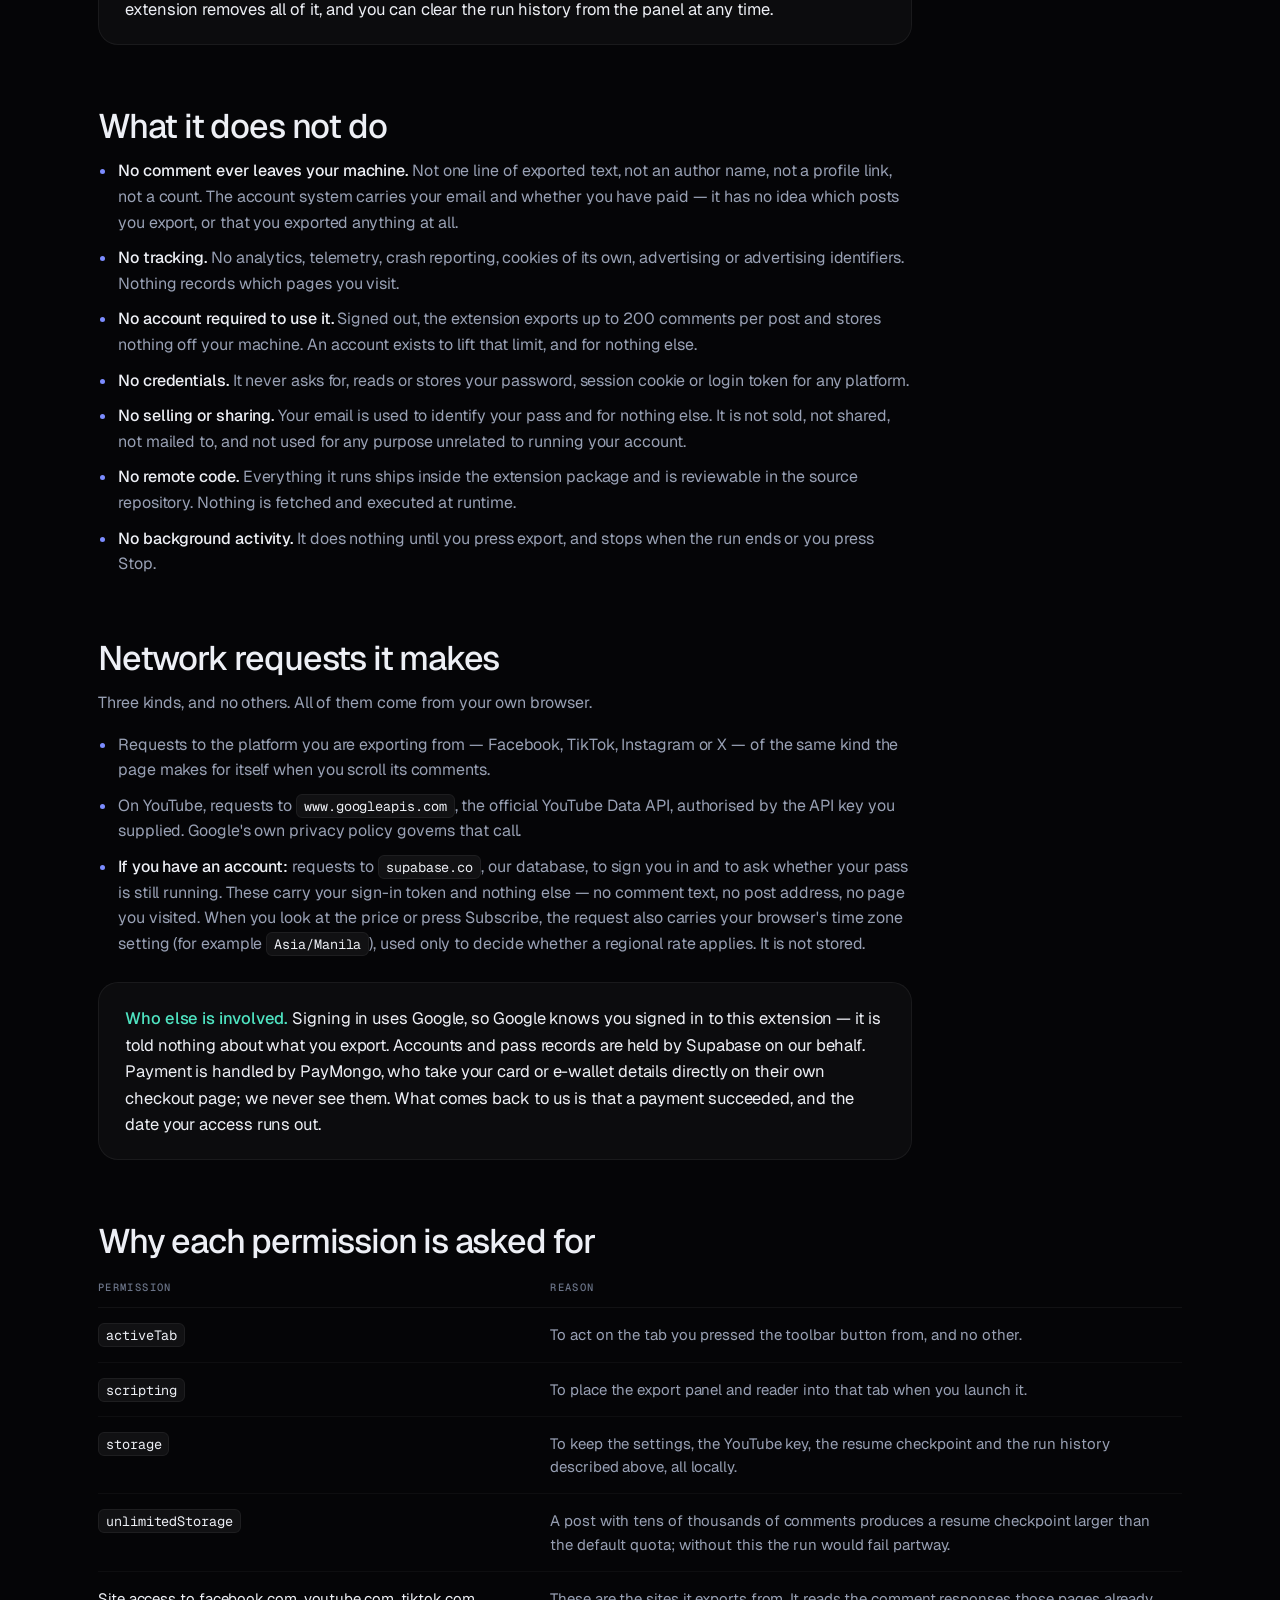
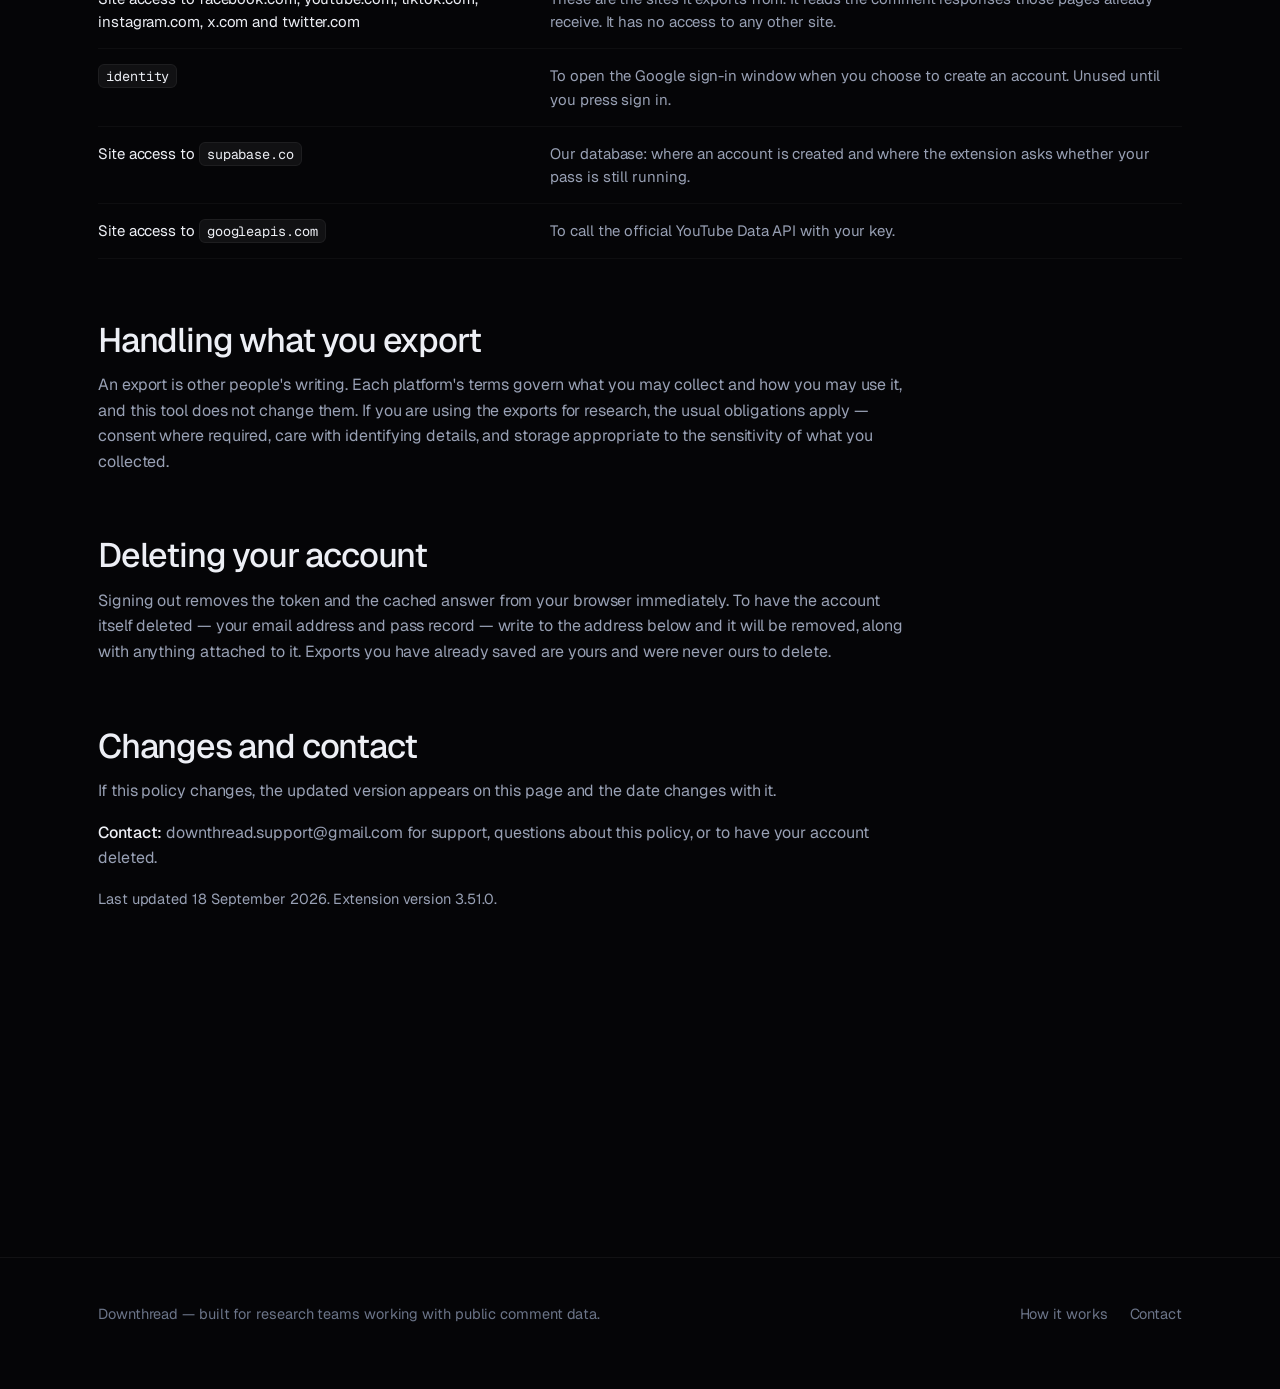
==== commit d7c75701: "Add to Chrome button, and passes instead of subscriptions" ====
--- a/privacy.html
+++ b/privacy.html
@@ -49,7 +49,7 @@
       by anyone but you.</p>
     <p class="lede" style="margin-top:18px">Two things do leave your browser, and this page is
       precise about both: the requests the extension makes to the platform you are exporting from,
-      and — only if you create an account — your email address and subscription status.</p>
+      and — only if you create an account — your email address and whether you have a paid pass.</p>
   </div>
 
   <section style="padding-block:0" class="rv">
@@ -90,17 +90,17 @@
         <tr>
           <td>Your account: email address and a user id</td>
           <td data-label="Where">Our database (Supabase), and your browser</td>
-          <td data-label="Why">Only if you sign in. It is how a subscription is attached to a
+          <td data-label="Why">Only if you sign in. It is how a pass is attached to a
             person. Without an account nothing of yours is stored anywhere but your own machine.</td>
         </tr>
         <tr>
-          <td>Your subscription status and renewal date</td>
+          <td>Whether a pass is running, and the date it ends</td>
           <td data-label="Where">Our database (Supabase)</td>
           <td data-label="Why">To answer one question the extension asks a few times a day: is
             this person paid up, and if not, what is their export limit.</td>
         </tr>
         <tr>
-          <td>A sign-in token, and the last answer about your subscription</td>
+          <td>A sign-in token, and the last answer about your pass</td>
           <td data-label="Where">Your browser's extension storage</td>
           <td data-label="Why">So you are not asked to sign in repeatedly, and so an export still
             works when the network does not. Signing out deletes both.</td>
@@ -129,7 +129,7 @@
         limit, and for nothing else.</li>
       <li><strong>No credentials.</strong> It never asks for, reads or stores your password, session
         cookie or login token for any platform.</li>
-      <li><strong>No selling or sharing.</strong> Your email is used to identify your subscription
+      <li><strong>No selling or sharing.</strong> Your email is used to identify your pass
         and for nothing else. It is not sold, not shared, not mailed to, and not used for any
         purpose unrelated to running your account.</li>
       <li><strong>No remote code.</strong> Everything it runs ships inside the extension package and
@@ -146,7 +146,7 @@
       <li>On YouTube, requests to <code>www.googleapis.com</code>, the official YouTube Data API,
         authorised by the API key you supplied. Google's own privacy policy governs that call.</li>
       <li><strong>If you have an account:</strong> requests to <code>supabase.co</code>, our
-        database, to sign you in and to ask whether your subscription is current. These carry your
+        database, to sign you in and to ask whether your pass is still running. These carry your
         sign-in token and nothing else — no comment text, no post address, no page you visited.
         When you look at the price or press Subscribe, the request also carries your browser's time
         zone setting (for example <code>Asia/Manila</code>), used only to decide whether a regional
@@ -154,9 +154,10 @@
     </ul>
     <div class="callout"><strong>Who else is involved.</strong> Signing in uses Google, so Google
       knows you signed in to this extension — it is told nothing about what you export. Accounts and
-      subscription records are held by <a href="https://supabase.com/privacy">Supabase</a> on our
-      behalf. Payment is handled by <a href="https://stripe.com/privacy">Stripe</a>, who takes your card
-      details directly on their own checkout page; we never see them.</div>
+      pass records are held by <a href="https://supabase.com/privacy">Supabase</a> on our
+      behalf. Payment is handled by <a href="https://www.paymongo.com/privacy">PayMongo</a>, who take your
+      card or e-wallet details directly on their own checkout page; we never see them. What comes
+      back to us is that a payment succeeded, and the date your access runs out.</div>
 
     <h2>Why each permission is asked for</h2>
     <table class="tbl">
@@ -181,7 +182,7 @@
             account. Unused until you press sign in.</td></tr>
         <tr><td>Site access to <code>supabase.co</code></td>
           <td data-label="Reason">Our database: where an account is created and where the extension
-            asks whether your subscription is current.</td></tr>
+            asks whether your pass is still running.</td></tr>
         <tr><td>Site access to <code>googleapis.com</code></td>
           <td data-label="Reason">To call the official YouTube Data API with your key.</td></tr>
       </tbody>
@@ -195,7 +196,7 @@
 
     <h2>Deleting your account</h2>
     <p>Signing out removes the token and the cached answer from your browser immediately. To have
-      the account itself deleted — your email address and subscription record — write to the address
+      the account itself deleted — your email address and pass record — write to the address
       below and it will be removed, along with anything attached to it. Exports you have already
       saved are yours and were never ours to delete.</p>
 
@@ -203,7 +204,7 @@
     <p>If this policy changes, the updated version appears on this page and the date changes with it.</p>
     <p><strong>Contact:</strong> <a href="mailto:downthread.support@gmail.com">downthread.support@gmail.com</a>
       for support, questions about this policy, or to have your account deleted.</p>
-    <p class="dim" style="font-size:14.5px">Last updated 16 September 2026. Extension version 3.49.0.</p>
+    <p class="dim" style="font-size:14.5px">Last updated 18 September 2026. Extension version 3.51.0.</p>
   </section>
 </main>
 
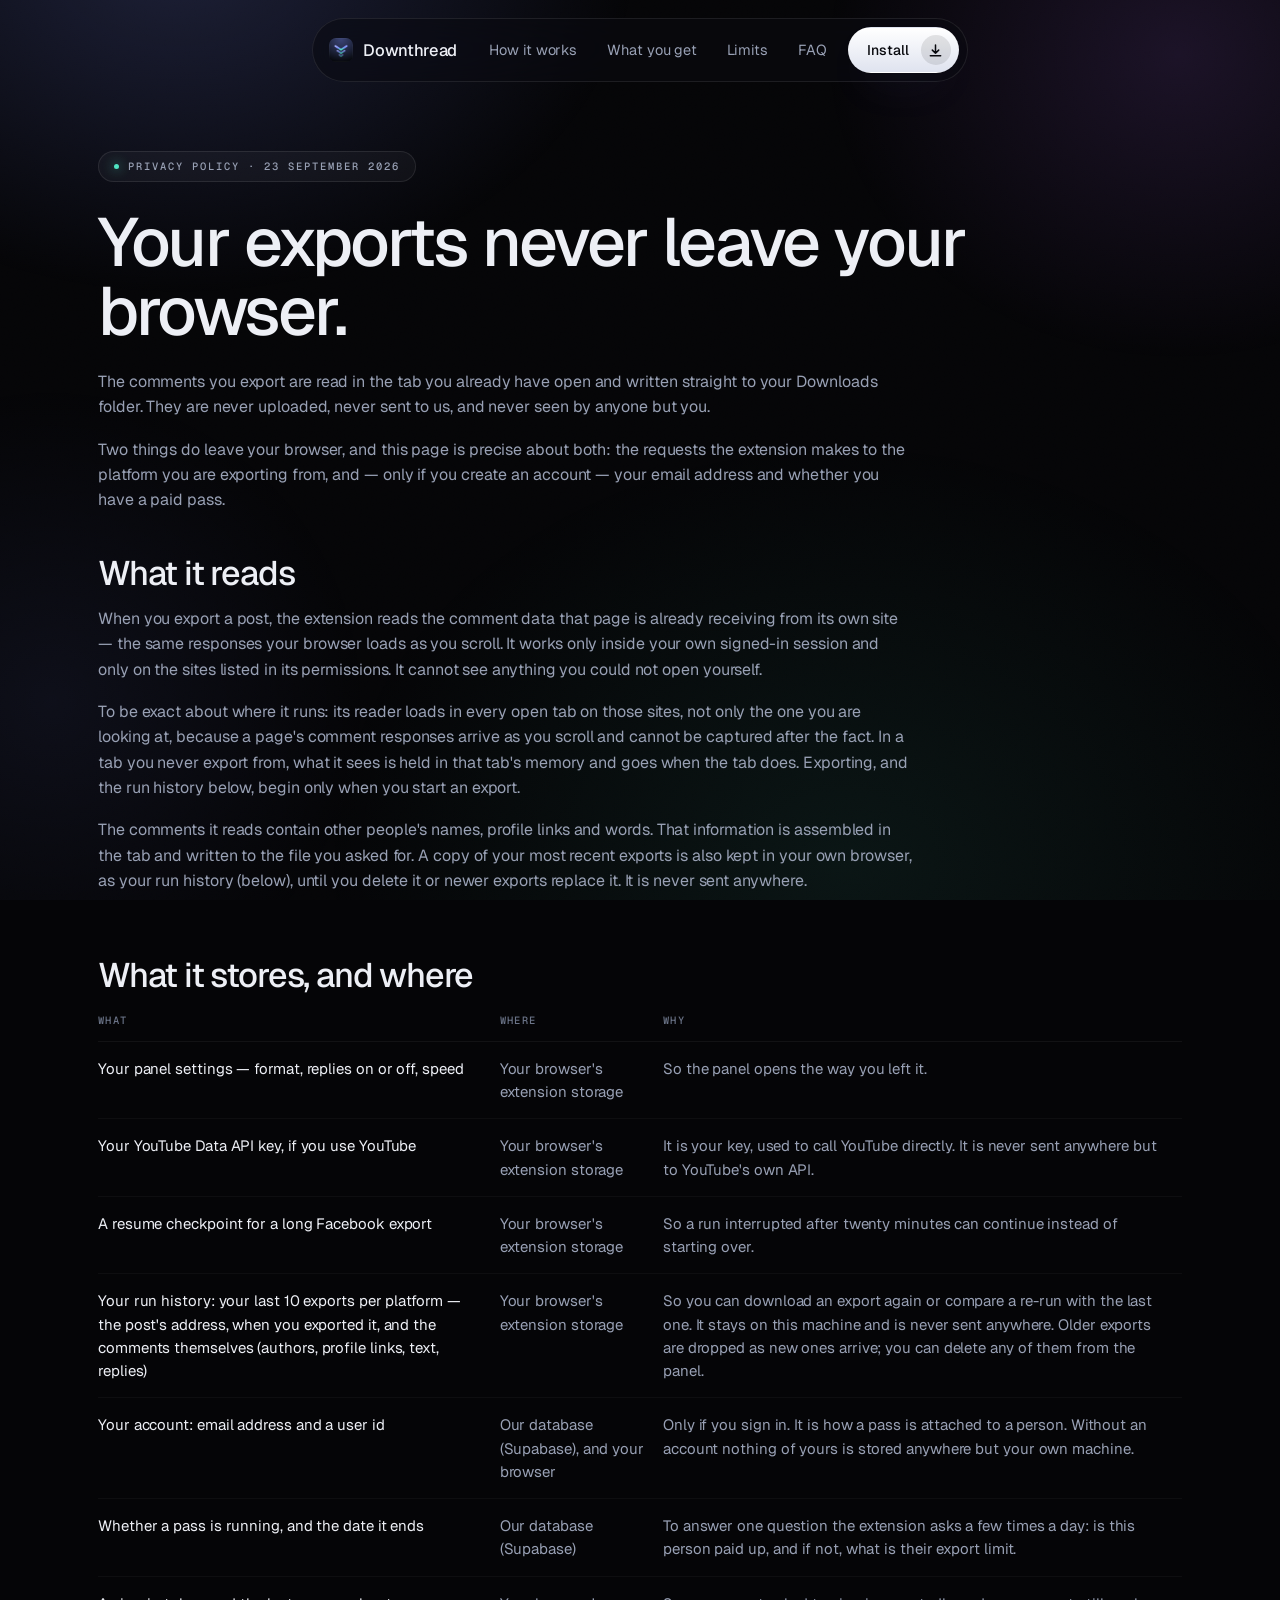
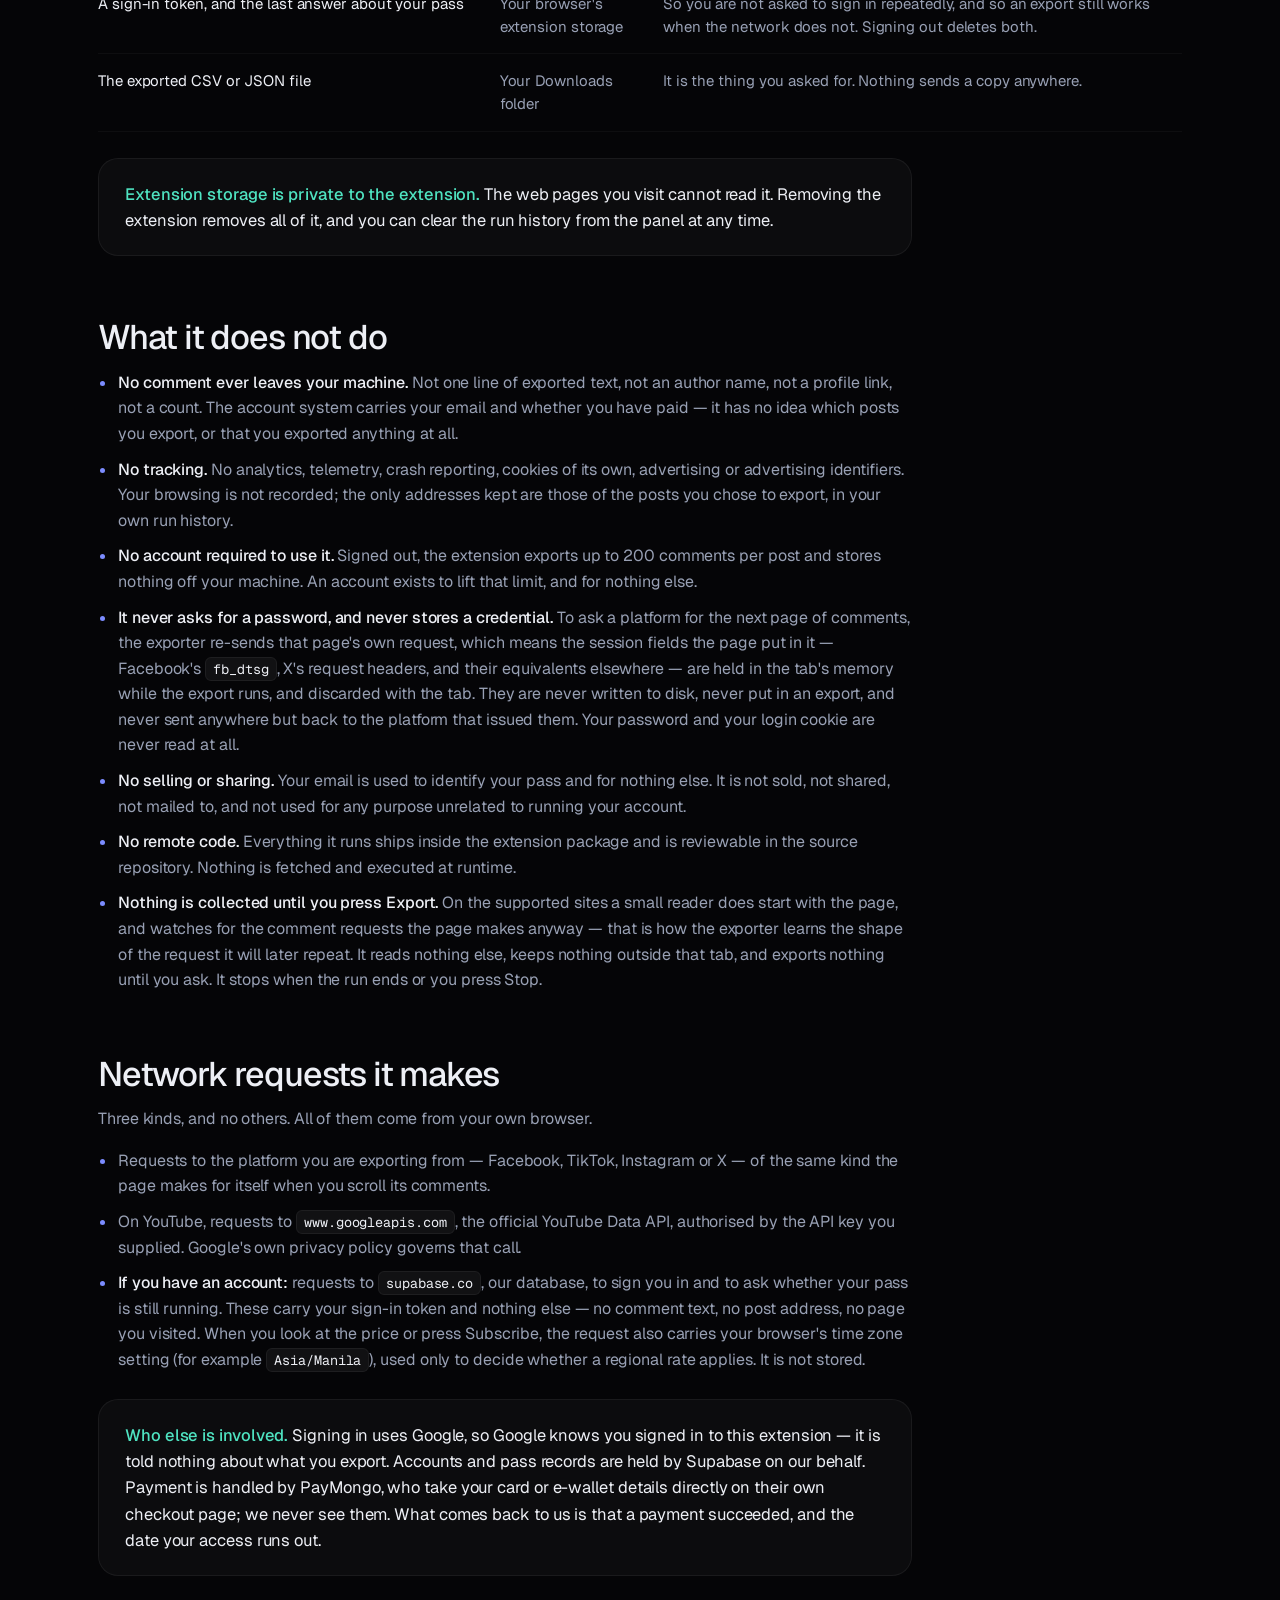
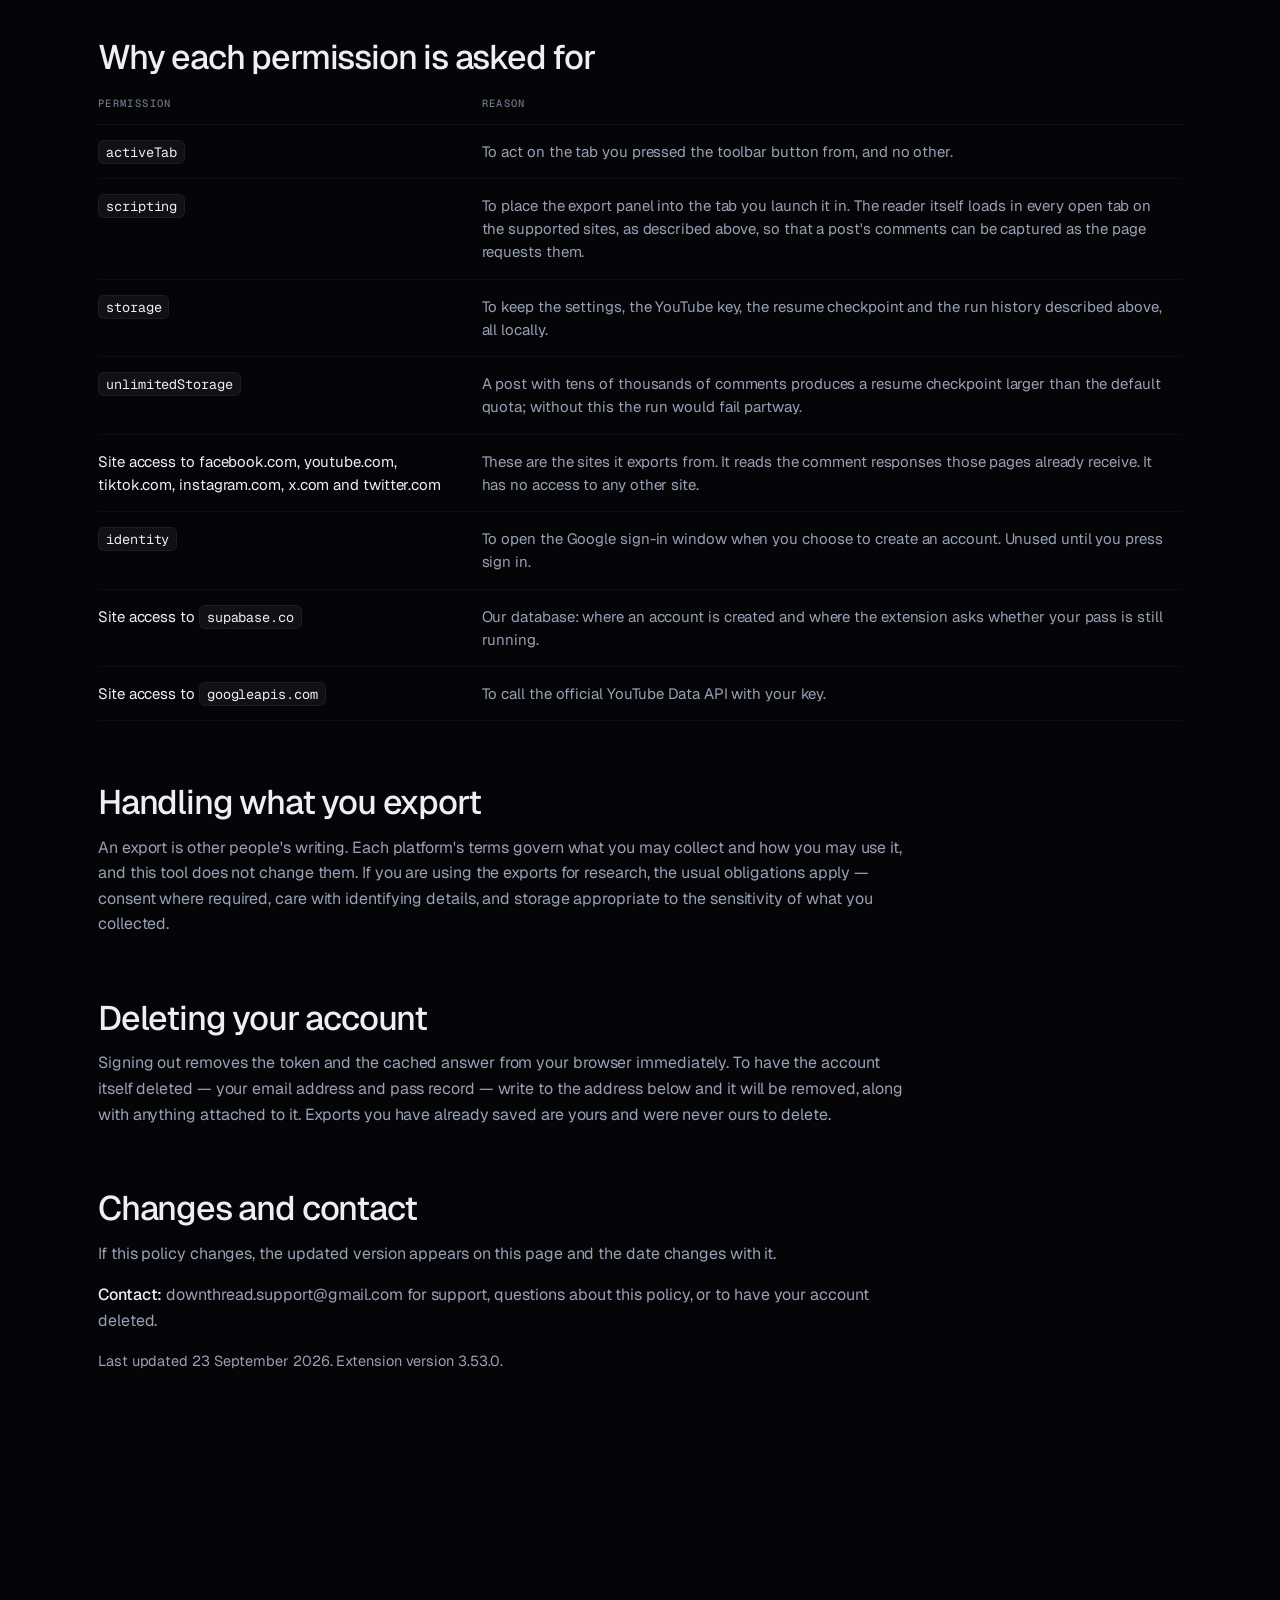
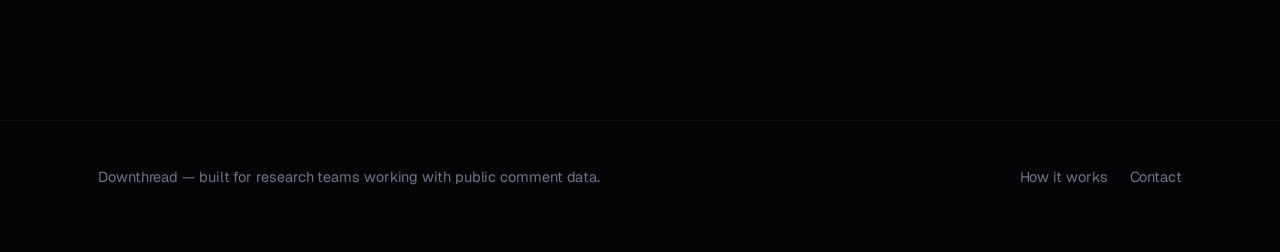
==== commit 12ba0fbc: "Privacy page: say where the reader runs, what history keeps, and the version that ships The page sai" ====
--- a/privacy.html
+++ b/privacy.html
@@ -42,7 +42,7 @@
 
 <main class="wrap doc">
   <div class="rv">
-    <span class="eyebrow"><span class="dot"></span> Privacy policy · 15 September 2026</span>
+    <span class="eyebrow"><span class="dot"></span> Privacy policy · 23 September 2026</span>
     <h1 class="h-lead" style="margin:26px 0 24px">Your exports never leave your browser.</h1>
     <p class="lede">The comments you export are read in the tab you already have open and written
       straight to your Downloads folder. They are never uploaded, never sent to us, and never seen
@@ -56,10 +56,17 @@
     <h2>What it reads</h2>
     <p>When you export a post, the extension reads the comment data that page is already receiving
       from its own site — the same responses your browser loads as you scroll. It works only inside
-      your own signed-in session, on the tab you are looking at, and only on the sites listed in its
-      permissions. It cannot see anything you could not open yourself.</p>
+      your own signed-in session and only on the sites listed in its permissions. It cannot see
+      anything you could not open yourself.</p>
+    <p>To be exact about where it runs: its reader loads in every open tab on those sites, not only
+      the one you are looking at, because a page's comment responses arrive as you scroll and cannot
+      be captured after the fact. In a tab you never export from, what it sees is held in that tab's
+      memory and goes when the tab does. Exporting, and the run history below, begin only when you
+      start an export.</p>
     <p>The comments it reads contain other people's names, profile links and words. That information
-      is assembled in the tab, written to the file you asked for, and discarded when the tab closes.</p>
+      is assembled in the tab and written to the file you asked for. A copy of your most recent
+      exports is also kept in your own browser, as your run history (below), until you delete it or
+      newer exports replace it. It is never sent anywhere.</p>
 
     <h2>What it stores, and where</h2>
     <table class="tbl">
@@ -83,9 +90,12 @@
             starting over.</td>
         </tr>
         <tr>
-          <td>A short local history of your own runs</td>
-          <td data-label="Where">Your browser's extension storage</td>
-          <td data-label="Why">So you can see what you exported and when. It stays on this machine.</td>
+          <td>Your run history: your last 10 exports per platform — the post's address, when you
+            exported it, and the comments themselves (authors, profile links, text, replies)</td>
+          <td data-label="Where">Your browser's extension storage</td>
+          <td data-label="Why">So you can download an export again or compare a re-run with the last
+            one. It stays on this machine and is never sent anywhere. Older exports are dropped as new
+            ones arrive; you can delete any of them from the panel.</td>
         </tr>
         <tr>
           <td>Your account: email address and a user id</td>
@@ -123,19 +133,28 @@
         whether you have paid — it has no idea which posts you export, or that you exported
         anything at all.</li>
       <li><strong>No tracking.</strong> No analytics, telemetry, crash reporting, cookies of its own,
-        advertising or advertising identifiers. Nothing records which pages you visit.</li>
+        advertising or advertising identifiers. Your browsing is not recorded; the only addresses
+        kept are those of the posts you chose to export, in your own run history.</li>
       <li><strong>No account required to use it.</strong> Signed out, the extension exports up to
         200 comments per post and stores nothing off your machine. An account exists to lift that
         limit, and for nothing else.</li>
-      <li><strong>No credentials.</strong> It never asks for, reads or stores your password, session
-        cookie or login token for any platform.</li>
+      <li><strong>It never asks for a password, and never stores a credential.</strong> To ask a
+        platform for the next page of comments, the exporter re-sends that page's own request, which
+        means the session fields the page put in it — Facebook's <code>fb_dtsg</code>, X's request
+        headers, and their equivalents elsewhere — are held in the tab's memory while the export
+        runs, and discarded with the tab. They are never written to disk, never put in an export,
+        and never sent anywhere but back to the platform that issued them. Your password and your
+        login cookie are never read at all.</li>
       <li><strong>No selling or sharing.</strong> Your email is used to identify your pass
         and for nothing else. It is not sold, not shared, not mailed to, and not used for any
         purpose unrelated to running your account.</li>
       <li><strong>No remote code.</strong> Everything it runs ships inside the extension package and
         is reviewable in the source repository. Nothing is fetched and executed at runtime.</li>
-      <li><strong>No background activity.</strong> It does nothing until you press export, and stops
-        when the run ends or you press Stop.</li>
+      <li><strong>Nothing is collected until you press Export.</strong> On the supported sites a
+        small reader does start with the page, and watches for the comment requests the page makes
+        anyway — that is how the exporter learns the shape of the request it will later repeat. It
+        reads nothing else, keeps nothing outside that tab, and exports nothing until you ask. It
+        stops when the run ends or you press Stop.</li>
     </ul>
 
     <h2>Network requests it makes</h2>
@@ -166,7 +185,9 @@
         <tr><td><code>activeTab</code></td>
           <td data-label="Reason">To act on the tab you pressed the toolbar button from, and no other.</td></tr>
         <tr><td><code>scripting</code></td>
-          <td data-label="Reason">To place the export panel and reader into that tab when you launch it.</td></tr>
+          <td data-label="Reason">To place the export panel into the tab you launch it in. The reader
+            itself loads in every open tab on the supported sites, as described above, so that a post's
+            comments can be captured as the page requests them.</td></tr>
         <tr><td><code>storage</code></td>
           <td data-label="Reason">To keep the settings, the YouTube key, the resume checkpoint and the
             run history described above, all locally.</td></tr>
@@ -204,7 +225,7 @@
     <p>If this policy changes, the updated version appears on this page and the date changes with it.</p>
     <p><strong>Contact:</strong> <a href="mailto:downthread.support@gmail.com">downthread.support@gmail.com</a>
       for support, questions about this policy, or to have your account deleted.</p>
-    <p class="dim" style="font-size:14.5px">Last updated 18 September 2026. Extension version 3.51.0.</p>
+    <p class="dim" style="font-size:14.5px">Last updated 23 September 2026. Extension version 3.53.0.</p>
   </section>
 </main>
 
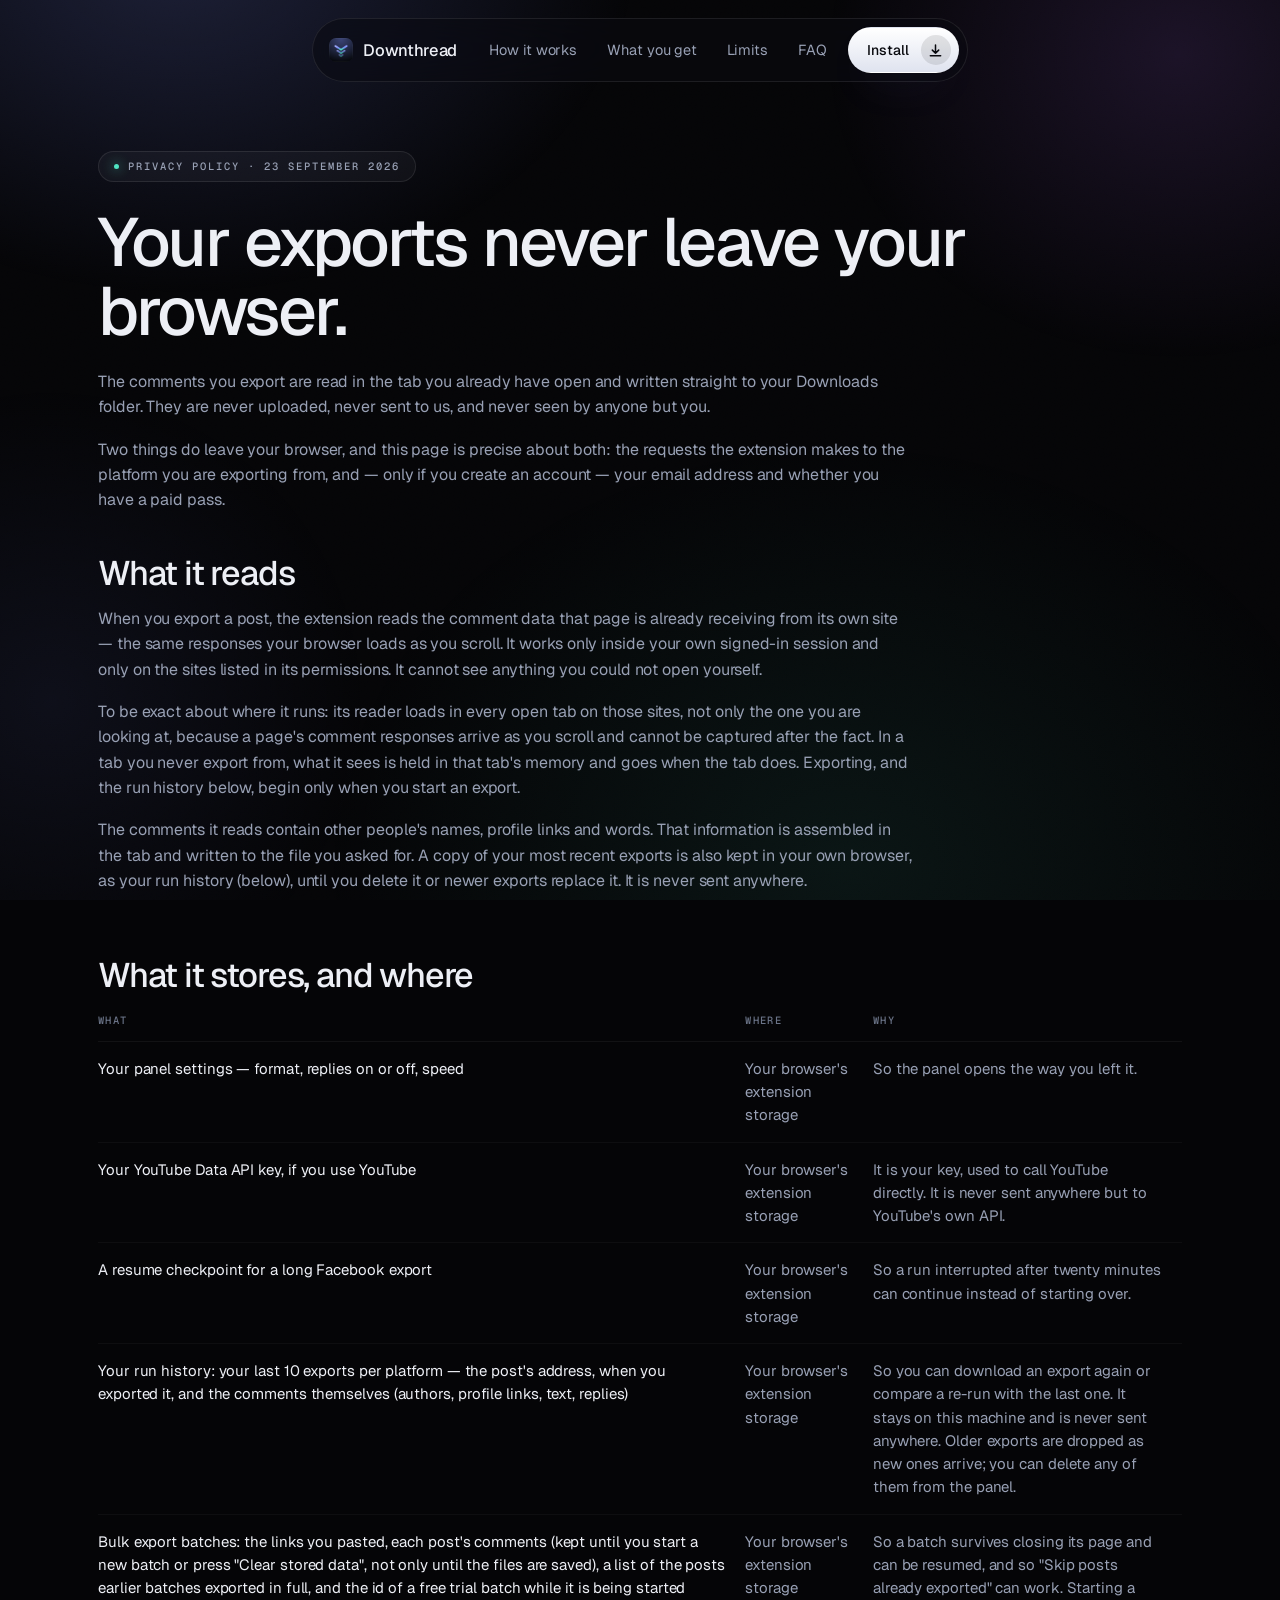
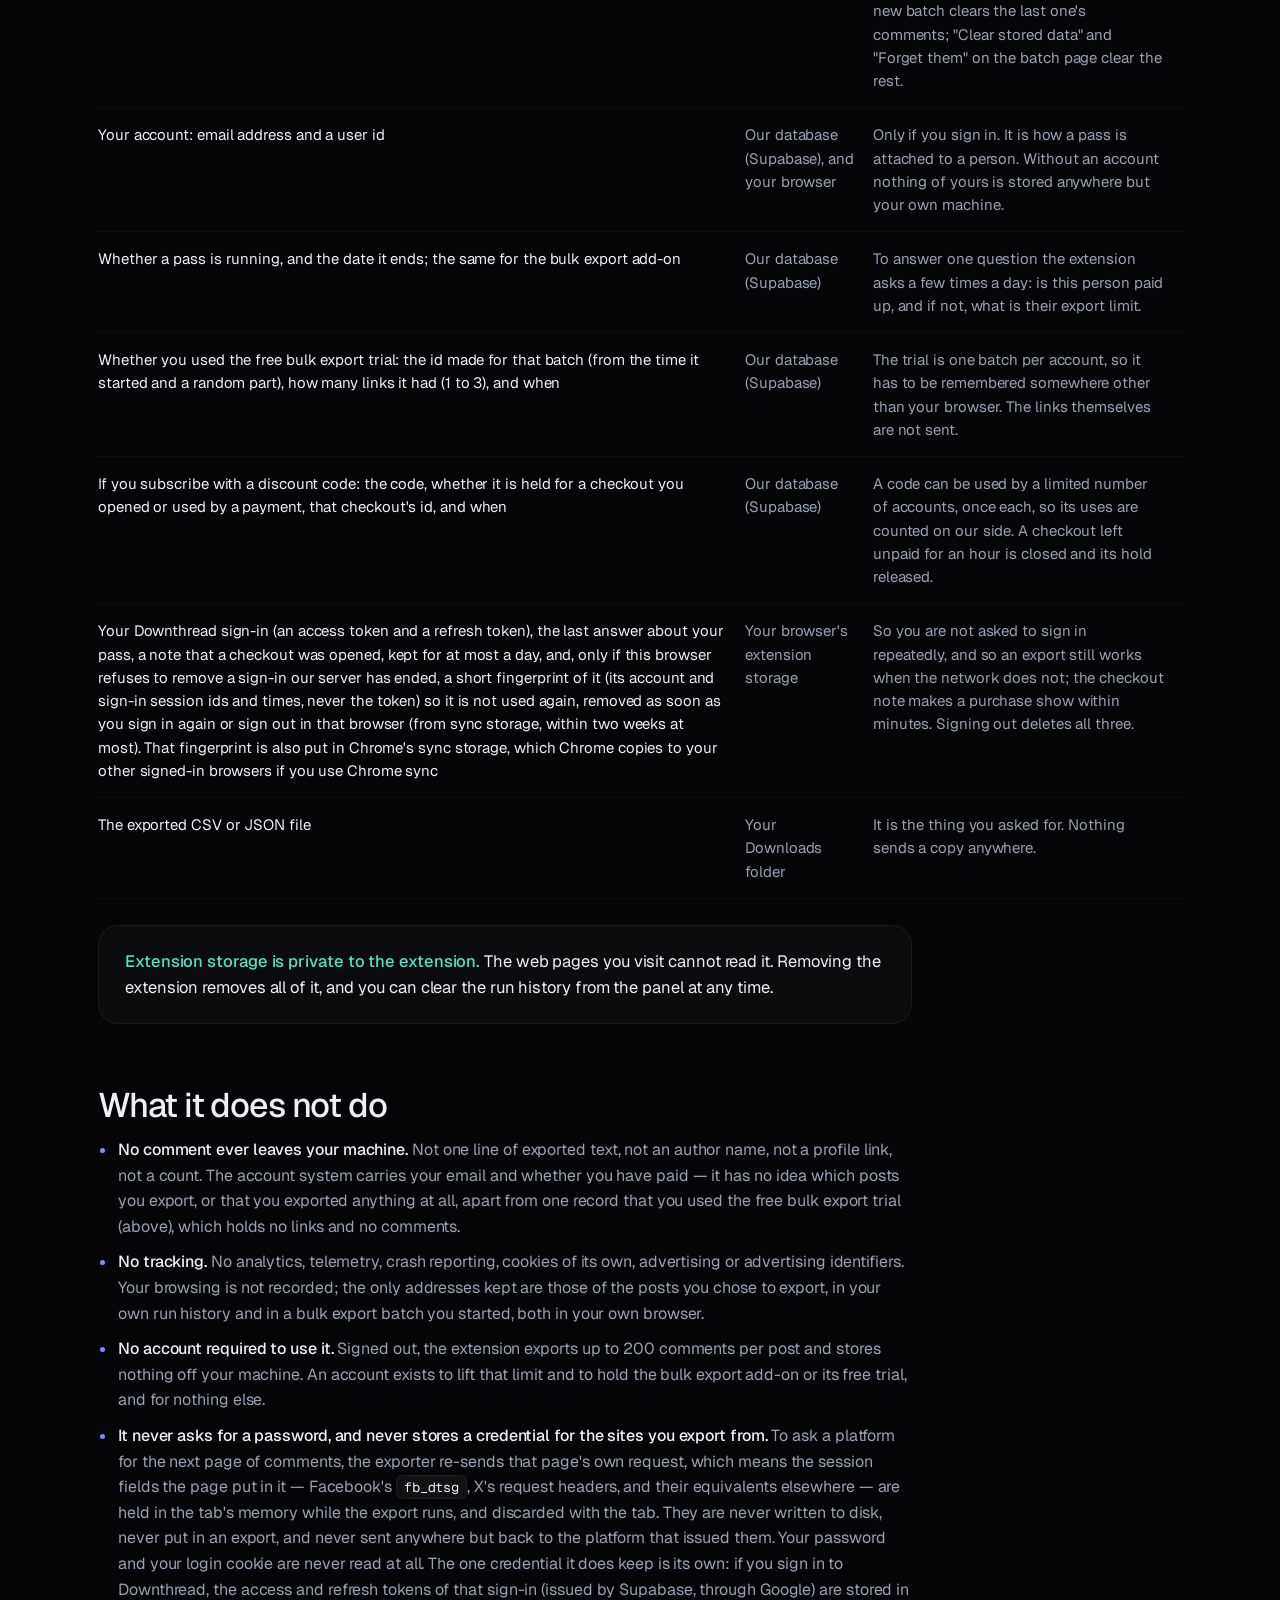
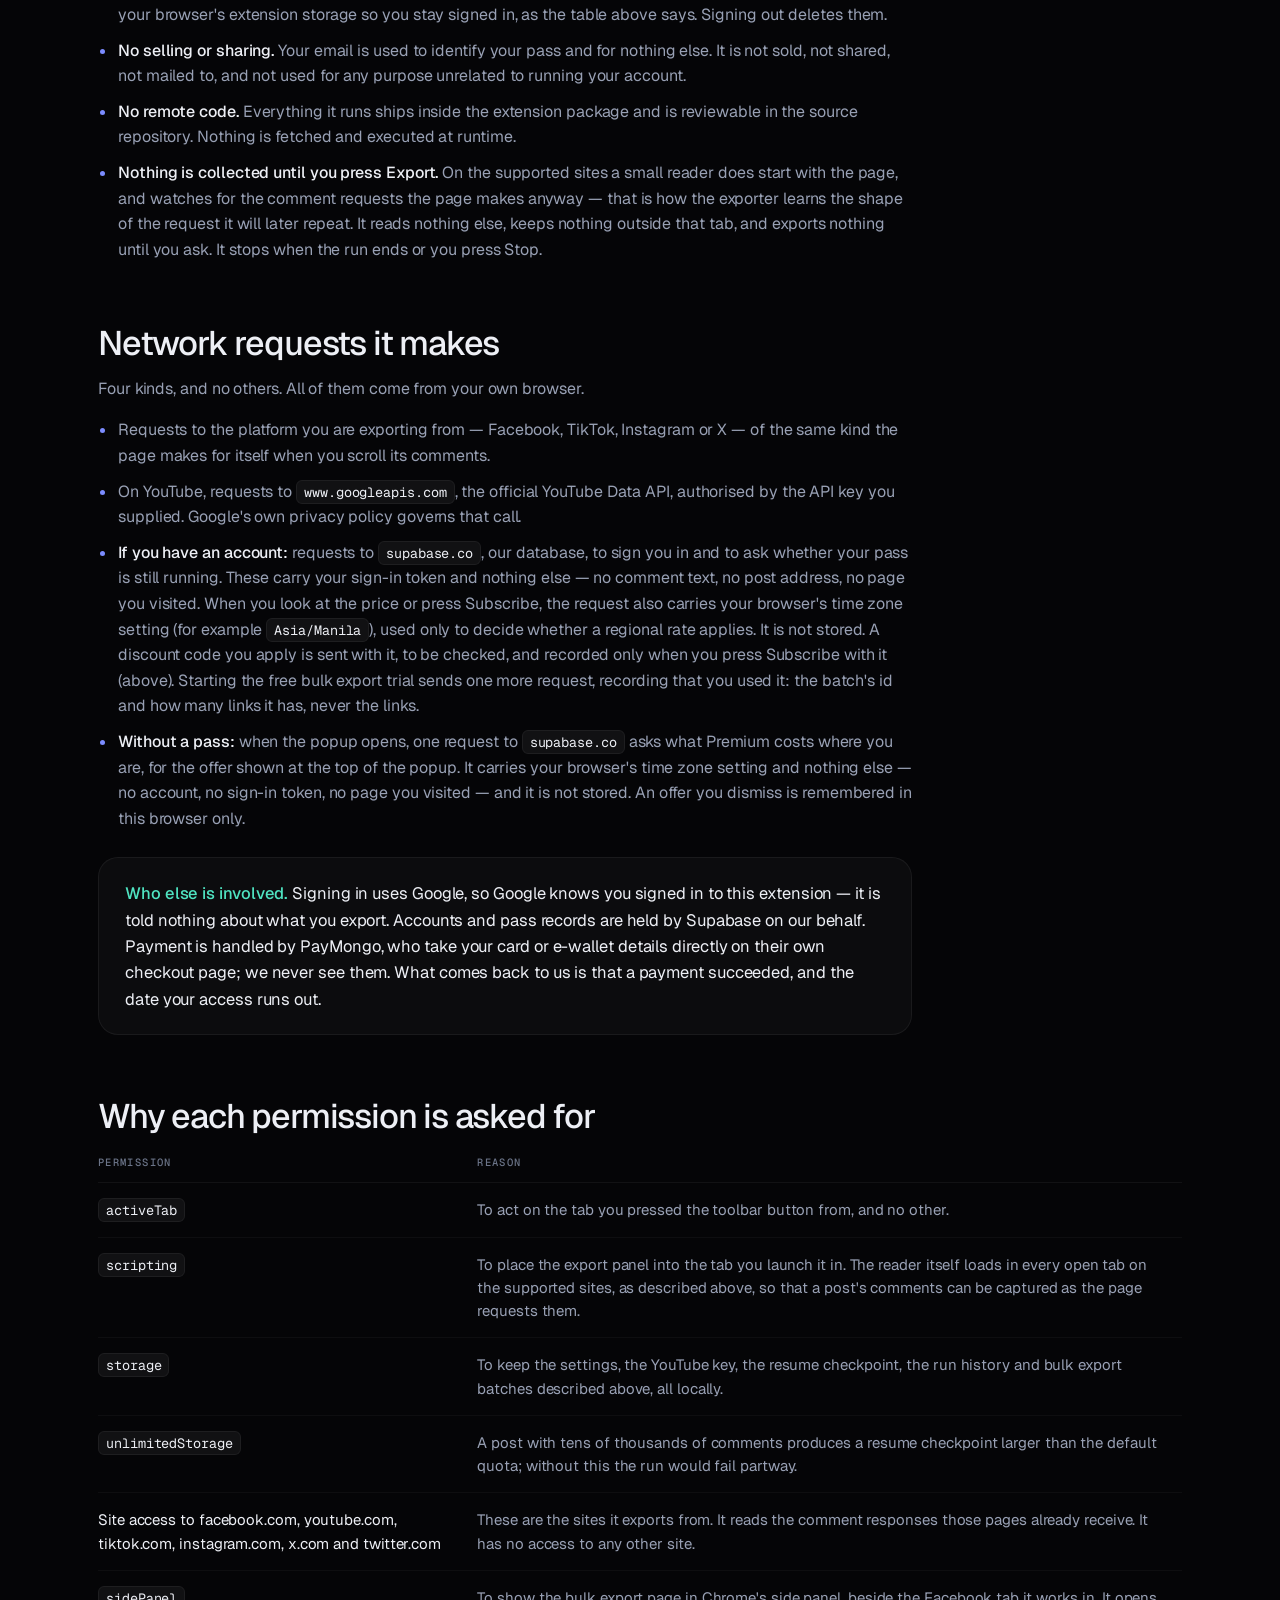
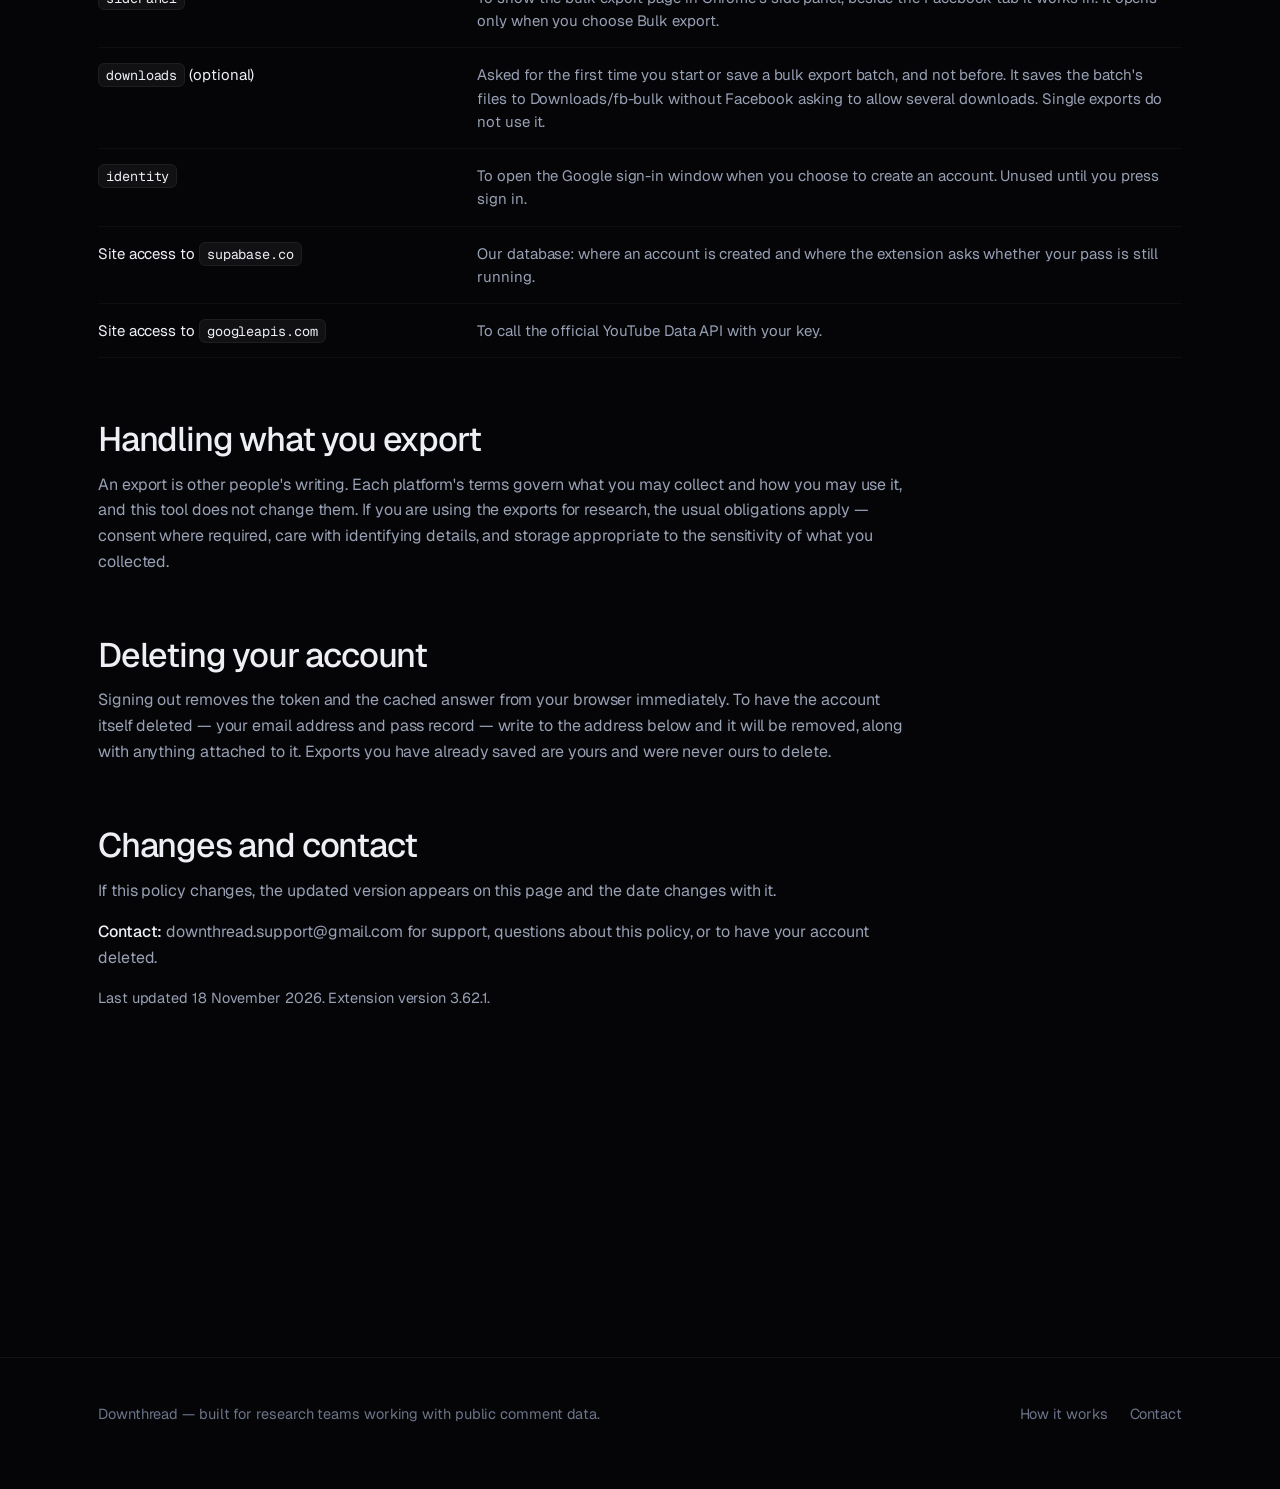
==== commit 61050d6b: "Home page demo, YouTube API key guide, and the current privacy policy - Hero: a three-layer demo (po" ====
--- a/privacy.html
+++ b/privacy.html
@@ -98,22 +98,51 @@
             ones arrive; you can delete any of them from the panel.</td>
         </tr>
         <tr>
+          <td>Bulk export batches: the links you pasted, each post's comments (kept until you start a new
+            batch or press "Clear stored data", not only until the files are saved), a list of the posts
+            earlier batches exported in full, and the id of a free trial batch while it is being started</td>
+          <td data-label="Where">Your browser's extension storage</td>
+          <td data-label="Why">So a batch survives closing its page and can be resumed, and so "Skip
+            posts already exported" can work. Starting a new batch clears the last one's comments; "Clear
+            stored data" and "Forget them" on the batch page clear the rest.</td>
+        </tr>
+        <tr>
           <td>Your account: email address and a user id</td>
           <td data-label="Where">Our database (Supabase), and your browser</td>
           <td data-label="Why">Only if you sign in. It is how a pass is attached to a
             person. Without an account nothing of yours is stored anywhere but your own machine.</td>
         </tr>
         <tr>
-          <td>Whether a pass is running, and the date it ends</td>
+          <td>Whether a pass is running, and the date it ends; the same for the bulk export add-on</td>
           <td data-label="Where">Our database (Supabase)</td>
           <td data-label="Why">To answer one question the extension asks a few times a day: is
             this person paid up, and if not, what is their export limit.</td>
         </tr>
         <tr>
-          <td>A sign-in token, and the last answer about your pass</td>
+          <td>Whether you used the free bulk export trial: the id made for that batch (from the time it
+            started and a random part), how many links it had (1 to 3), and when</td>
+          <td data-label="Where">Our database (Supabase)</td>
+          <td data-label="Why">The trial is one batch per account, so it has to be remembered somewhere
+            other than your browser. The links themselves are not sent.</td>
+        </tr>
+        <tr>
+          <td>If you subscribe with a discount code: the code, whether it is held for a checkout you opened
+            or used by a payment, that checkout's id, and when</td>
+          <td data-label="Where">Our database (Supabase)</td>
+          <td data-label="Why">A code can be used by a limited number of accounts, once each, so its uses
+            are counted on our side. A checkout left unpaid for an hour is closed and its hold released.</td>
+        </tr>
+        <tr>
+          <td>Your Downthread sign-in (an access token and a refresh token), the last answer about your
+            pass, a note that a checkout was opened, kept for at most a day, and, only if this browser
+            refuses to remove a sign-in our server has ended, a short fingerprint of it (its account and sign-in session ids and
+            times, never the token) so it is not used again, removed as soon as you sign in again or sign
+            out in that browser (from sync storage, within two weeks at most). That fingerprint is also put in Chrome's sync storage, which Chrome copies to your other
+            signed-in browsers if you use Chrome sync</td>
           <td data-label="Where">Your browser's extension storage</td>
           <td data-label="Why">So you are not asked to sign in repeatedly, and so an export still
-            works when the network does not. Signing out deletes both.</td>
+            works when the network does not; the checkout note makes a purchase show within minutes.
+            Signing out deletes all three.</td>
         </tr>
         <tr>
           <td>The exported CSV or JSON file</td>
@@ -131,20 +160,26 @@
       <li><strong>No comment ever leaves your machine.</strong> Not one line of exported text, not an
         author name, not a profile link, not a count. The account system carries your email and
         whether you have paid — it has no idea which posts you export, or that you exported
-        anything at all.</li>
+        anything at all, apart from one record that you used the free bulk export trial (above),
+        which holds no links and no comments.</li>
       <li><strong>No tracking.</strong> No analytics, telemetry, crash reporting, cookies of its own,
         advertising or advertising identifiers. Your browsing is not recorded; the only addresses
-        kept are those of the posts you chose to export, in your own run history.</li>
+        kept are those of the posts you chose to export, in your own run history and in a bulk export
+        batch you started, both in your own browser.</li>
       <li><strong>No account required to use it.</strong> Signed out, the extension exports up to
         200 comments per post and stores nothing off your machine. An account exists to lift that
-        limit, and for nothing else.</li>
-      <li><strong>It never asks for a password, and never stores a credential.</strong> To ask a
+        limit and to hold the bulk export add-on or its free trial, and for nothing else.</li>
+      <li><strong>It never asks for a password, and never stores a credential for the sites you export
+        from.</strong> To ask a
         platform for the next page of comments, the exporter re-sends that page's own request, which
         means the session fields the page put in it — Facebook's <code>fb_dtsg</code>, X's request
         headers, and their equivalents elsewhere — are held in the tab's memory while the export
         runs, and discarded with the tab. They are never written to disk, never put in an export,
         and never sent anywhere but back to the platform that issued them. Your password and your
-        login cookie are never read at all.</li>
+        login cookie are never read at all. The one credential it does keep is its own: if you sign in
+        to Downthread, the access and refresh tokens of that sign-in (issued by Supabase, through Google)
+        are stored in your browser's extension storage so you stay signed in, as the table above says.
+        Signing out deletes them.</li>
       <li><strong>No selling or sharing.</strong> Your email is used to identify your pass
         and for nothing else. It is not sold, not shared, not mailed to, and not used for any
         purpose unrelated to running your account.</li>
@@ -158,7 +193,7 @@
     </ul>
 
     <h2>Network requests it makes</h2>
-    <p>Three kinds, and no others. All of them come from your own browser.</p>
+    <p>Four kinds, and no others. All of them come from your own browser.</p>
     <ul class="bul">
       <li>Requests to the platform you are exporting from — Facebook, TikTok, Instagram or X — of the
         same kind the page makes for itself when you scroll its comments.</li>
@@ -169,7 +204,13 @@
         sign-in token and nothing else — no comment text, no post address, no page you visited.
         When you look at the price or press Subscribe, the request also carries your browser's time
         zone setting (for example <code>Asia/Manila</code>), used only to decide whether a regional
-        rate applies. It is not stored.</li>
+        rate applies. It is not stored. A discount code you apply is sent with it, to be checked, and
+        recorded only when you press Subscribe with it (above). Starting the free bulk export trial sends one more request,
+        recording that you used it: the batch's id and how many links it has, never the links.</li>
+      <li><strong>Without a pass:</strong> when the popup opens, one request to <code>supabase.co</code>
+        asks what Premium costs where you are, for the offer shown at the top of the popup. It carries
+        your browser's time zone setting and nothing else — no account, no sign-in token, no page you
+        visited — and it is not stored. An offer you dismiss is remembered in this browser only.</li>
     </ul>
     <div class="callout"><strong>Who else is involved.</strong> Signing in uses Google, so Google
       knows you signed in to this extension — it is told nothing about what you export. Accounts and
@@ -189,8 +230,8 @@
             itself loads in every open tab on the supported sites, as described above, so that a post's
             comments can be captured as the page requests them.</td></tr>
         <tr><td><code>storage</code></td>
-          <td data-label="Reason">To keep the settings, the YouTube key, the resume checkpoint and the
-            run history described above, all locally.</td></tr>
+          <td data-label="Reason">To keep the settings, the YouTube key, the resume checkpoint, the
+            run history and bulk export batches described above, all locally.</td></tr>
         <tr><td><code>unlimitedStorage</code></td>
           <td data-label="Reason">A post with tens of thousands of comments produces a resume
             checkpoint larger than the default quota; without this the run would fail partway.</td></tr>
@@ -198,6 +239,13 @@
             twitter.com</td>
           <td data-label="Reason">These are the sites it exports from. It reads the comment responses
             those pages already receive. It has no access to any other site.</td></tr>
+        <tr><td><code>sidePanel</code></td>
+          <td data-label="Reason">To show the bulk export page in Chrome's side panel, beside the Facebook
+            tab it works in. It opens only when you choose Bulk export.</td></tr>
+        <tr><td><code>downloads</code> (optional)</td>
+          <td data-label="Reason">Asked for the first time you start or save a bulk export batch, and
+            not before. It saves the batch's files to Downloads/fb-bulk without Facebook asking to allow
+            several downloads. Single exports do not use it.</td></tr>
         <tr><td><code>identity</code></td>
           <td data-label="Reason">To open the Google sign-in window when you choose to create an
             account. Unused until you press sign in.</td></tr>
@@ -225,7 +273,7 @@
     <p>If this policy changes, the updated version appears on this page and the date changes with it.</p>
     <p><strong>Contact:</strong> <a href="mailto:downthread.support@gmail.com">downthread.support@gmail.com</a>
       for support, questions about this policy, or to have your account deleted.</p>
-    <p class="dim" style="font-size:14.5px">Last updated 23 September 2026. Extension version 3.53.0.</p>
+    <p class="dim" style="font-size:14.5px">Last updated 18 November 2026. Extension version 3.62.1.</p>
   </section>
 </main>
 
--- a/style.css
+++ b/style.css
@@ -208,41 +208,103 @@
 .hero-foot div{font:500 12px/1.5 var(--mono);letter-spacing:.05em;text-transform:uppercase;color:var(--fg-3)}
 .hero-foot b{display:block;font:500 22px/1.2 var(--sans);letter-spacing:-.02em;color:var(--fg);text-transform:none}
 
-/* the panel mock ------------------------------------------------------- */
-/* The reveal writes transform, so the tilt has to be restated on both ends of it. */
-.mock{transform:rotate(1.1deg)}
-.mock.rv{transform:translateY(30px) rotate(1.1deg)}
-.mock.rv.in{transform:rotate(1.1deg)}
-.mock .core{padding:0;overflow:hidden}
-.mock-bar{
-  display:flex;align-items:center;gap:9px;padding:14px 18px;border-bottom:1px solid var(--hair-soft);
-  background:rgba(255,255,255,.02);
-}
-.mock-bar span{width:9px;height:9px;border-radius:50%;background:rgba(255,255,255,.13)}
-.mock-bar b{margin-left:6px;font:500 12.5px/1 var(--mono);letter-spacing:.04em;color:var(--fg-2)}
-.mock-bar .live{margin-left:auto;display:flex;align-items:center;gap:7px;font:500 10.5px/1 var(--mono);
-  letter-spacing:.14em;text-transform:uppercase;color:var(--mint)}
-.mock-bar .live i{width:6px;height:6px;border-radius:50%;background:var(--mint);animation:pulse 1.9s var(--ease) infinite}
-@keyframes pulse{0%,100%{opacity:1;transform:scale(1)}50%{opacity:.35;transform:scale(.72)}}
-.mock-body{padding:22px}
-.mock-stat{display:flex;align-items:baseline;gap:12px}
-.mock-stat b{font:500 clamp(38px,5.4vw,54px)/1 var(--sans);letter-spacing:-.045em}
-.mock-stat span{font:500 12px/1 var(--mono);letter-spacing:.12em;text-transform:uppercase;color:var(--fg-3)}
-.bar{height:5px;border-radius:99px;background:rgba(255,255,255,.07);margin:20px 0 8px;overflow:hidden}
-.bar i{display:block;height:100%;width:0;border-radius:99px;
-  background:linear-gradient(90deg,var(--iris),var(--mint));
-  transition:transform 2.6s var(--ease);transform-origin:left;transform:scaleX(0)}
-.bar.go i{width:100%;transform:scaleX(var(--p,.86))}
-.mock-meta{display:flex;justify-content:space-between;font:500 11.5px/1 var(--mono);color:var(--fg-3);letter-spacing:.04em}
-.mock-log{margin-top:20px;border-top:1px solid var(--hair-soft);padding-top:16px;display:grid;gap:9px}
-.mock-log li{display:flex;gap:10px;font:400 13px/1.45 var(--mono);color:var(--fg-2);
-  opacity:0;transform:translateY(8px);transition:opacity .6s var(--ease),transform .6s var(--ease)}
-.mock-log li.on{opacity:1;transform:none}
-.mock-log li s{text-decoration:none;color:var(--mint)}
-.mock-log li.warn s{color:var(--amber)}
-.mock-tags{display:flex;gap:7px;flex-wrap:wrap;margin-top:20px}
-.mock-tags b{font:500 10.5px/1 var(--mono);letter-spacing:.1em;text-transform:uppercase;
-  padding:7px 11px;border-radius:999px;border:1px solid var(--hair-soft);color:var(--fg-3)}
+/* the product demo ---------------------------------------------------- */
+/* Three layers, back to front: the post as a visitor sees it, the Downthread panel floating over
+ * it, and the CSV it writes. The panel layer uses the real panel's tokens (src/panel-style.js,
+ * dark theme, the blue-to-violet Facebook accent) and its system font, not the site's Geist, so
+ * it looks like the thing you install. The pose is static CSS; the script only nudges --tx/--ty
+ * with the pointer on desktop. The reveal writes transform on .demo, so the pose lives on .stage. */
+.demo{margin:0;perspective:1600px;perspective-origin:50% 35%}
+.stage{
+  --tx:0;--ty:0;
+  position:relative;height:600px;transform-style:preserve-3d;
+  pointer-events:none;   /* the post sits behind this plane: let the layers take the pointer */
+  transform:rotateX(calc(6deg - var(--ty) * 3deg)) rotateY(calc(-12deg + var(--tx) * 5deg));
+  transition:transform .8s var(--ease-out);
+}
+.layer{
+  position:absolute;pointer-events:auto;border-radius:14px;
+  font:400 13px/1.45 -apple-system,BlinkMacSystemFont,"Segoe UI",Roboto,Helvetica,Arial,sans-serif;
+  letter-spacing:0;
+}
+.layer p{margin:0}
+.tag{display:inline-block;font:600 9.5px/1 var(--mono);letter-spacing:.12em;text-transform:uppercase;
+  padding:4px 7px;border-radius:99px;color:#5b21b6;background:#ede9fe;white-space:nowrap}
+.pin{display:inline-grid;place-items:center;width:15px;height:15px;border-radius:50%;flex:none;
+  background:#7c3aed;color:#fff;font:700 9.5px/1 -apple-system,"Segoe UI",sans-serif;vertical-align:1px;margin-left:3px}
+.av{width:30px;height:30px;border-radius:50%;flex:none;display:grid;place-items:center;
+  font-weight:600;font-size:12px;font-style:normal;color:#fff;background:hsl(var(--h) 52% 46%)}
+
+/* back: the post */
+.l-post{left:0;top:0;width:58%;padding:16px 46px 16px 16px;color:#14171c;background:#f4f5f7;
+  border:1px solid #fff;transform:translateZ(-60px);
+  box-shadow:0 1px 2px rgba(0,0,0,.25),0 40px 70px -30px rgba(0,0,0,.9)}
+.l-post>.tag{margin-bottom:12px}
+.post-h{display:flex;gap:10px;align-items:center}
+.post-h b{display:block;font-weight:600;font-size:13.5px;line-height:1.2}
+.post-h span{font-size:11.5px;color:#667085}
+.post-t{margin:10px 0 8px !important;font-size:13.5px}
+.post-m{display:flex;justify-content:space-between;font-size:11.5px;color:#4a5260;padding-bottom:9px;border-bottom:1px solid #e2e5ea}
+.thread{display:grid;gap:7px;margin-top:10px}
+.thread li{display:flex;gap:8px;align-items:flex-start;transition:opacity .4s var(--ease)}
+.thread .av{width:24px;height:24px;font-size:10.5px}
+.thread li>div{background:#e7e9ee;border-radius:12px;padding:5px 10px 6px;min-width:0;transition:box-shadow .4s var(--ease)}
+.thread b{font-size:12px;font-weight:600}
+.thread p{font-size:12.5px;line-height:1.4}
+.thread .rep{margin-left:32px}
+.thread .follow>div{background:#f3efff;box-shadow:0 0 0 2px #8b5cf6}
+
+/* middle: the panel */
+.l-panel{right:0;top:36px;width:50%;overflow:hidden;color:#ececef;font-size:14px;
+  background:radial-gradient(110% 46% at 100% 0%,rgba(37,99,235,.24),transparent 62%),#18191c;
+  border:1px solid rgba(255,255,255,.16);transform:translateZ(30px);
+  box-shadow:inset 0 1px 0 rgba(255,255,255,.09),0 1px 2px rgba(0,0,0,.45),0 40px 70px -20px rgba(0,0,0,.9)}
+.l-panel::before{content:"";display:block;height:3px;background:linear-gradient(90deg,#2563eb,#7c3aed)}
+.pn-h{display:flex;align-items:center;gap:8px;padding:9px 14px 10px;border-bottom:1px solid rgba(255,255,255,.1)}
+.pn-h .mark{width:20px;height:20px;flex:none}
+.pn-h b{font-weight:700;font-size:15px;letter-spacing:-.02em}
+.pn-pf{padding:3px 8px;border-radius:8px;background:#202226;border:1px solid rgba(255,255,255,.1);
+  font-weight:600;font-size:11.5px;color:#b3b8c0}
+.pn-b{padding:13px 14px 14px}
+.pn-title{display:flex;align-items:center;gap:8px;font-weight:600;font-size:14px}
+.pn-title svg{width:14px;height:14px;padding:4px;border-radius:7px;box-sizing:content-box;color:#fff;
+  background:linear-gradient(90deg,#2563eb,#7c3aed)}
+.pn-big{margin-top:10px}
+.pn-big b{display:block;font-weight:800;font-size:40px;line-height:1.02;letter-spacing:-.03em;font-variant-numeric:tabular-nums;
+  background:linear-gradient(135deg,#60a5fa,#a78bfa);-webkit-background-clip:text;background-clip:text;color:transparent}
+.pn-big span{font-size:12.5px;color:#b3b8c0}
+.pn-split{display:grid;grid-template-columns:1fr 1fr;gap:8px;margin-top:10px}
+.pn-split div{padding:7px 8px;border-radius:10px;background:#202226;border:1px solid rgba(255,255,255,.06);text-align:center}
+.pn-split b{display:block;font-weight:700;font-size:17px;font-variant-numeric:tabular-nums}
+.pn-split span{font-size:11.5px;color:#b3b8c0}
+.pn-cov{margin-top:10px;padding:9px 11px;border-radius:10px;background:rgba(251,191,36,.13);font-size:12.5px;line-height:1.42}
+.pn-cov b{display:block;color:#fbbf24;font-weight:600;margin-bottom:2px}
+.pn-go{margin-top:12px;height:36px;border-radius:10px;display:grid;place-items:center;font-weight:600;font-size:13.5px;color:#fff;
+  background:linear-gradient(90deg,#2563eb,#7c3aed);box-shadow:0 3px 0 #312e81,inset 0 1px 0 rgba(255,255,255,.18)}
+
+/* front: the file */
+.l-csv{left:5%;bottom:0;width:84%;overflow:hidden;color:#14171c;background:#fff;border:1px solid #d7dbe2;
+  transform:translateZ(100px);box-shadow:0 1px 2px rgba(0,0,0,.3),0 44px 80px -24px rgba(0,0,0,.95)}
+.csv-h{display:flex;align-items:center;gap:10px;padding:8px 12px;background:#f5f6f8;border-bottom:1px solid #e2e5ea}
+.csv-f{font:500 11.5px/1.2 var(--mono);color:#4a5260;white-space:nowrap;overflow:hidden;text-overflow:ellipsis;min-width:0}
+.csv-h .tag{margin-left:auto}
+.l-csv table{width:100%;border-collapse:collapse;table-layout:fixed;font:400 11.5px/1.35 var(--mono)}
+.l-csv th{text-align:left;font-weight:500;font-size:10.5px;color:#4a5260;background:#fafbfc;padding:6px 10px;
+  border-bottom:1px solid #e2e5ea;border-right:1px solid #eef0f3}
+.l-csv th:nth-child(1){width:27%} .l-csv th:nth-child(2){width:35%} .l-csv th:nth-child(3){width:11%}
+.l-csv td{padding:6px 10px;border-bottom:1px solid #eef0f3;border-right:1px solid #eef0f3;
+  white-space:nowrap;overflow:hidden;text-overflow:ellipsis;transition:opacity .4s var(--ease)}
+.l-csv tr:last-child td{border-bottom:0}
+.l-csv tr.follow td{background:#f3efff}
+.l-csv tr.follow td:first-child{box-shadow:inset 3px 0 0 #8b5cf6}
+.l-csv .pin{font-family:-apple-system,"Segoe UI",sans-serif}
+
+/* Pointing at either end of the followed reply quiets everything else. */
+.stage.trace .thread li:not(.follow),.stage.trace tbody tr:not(.follow) td{opacity:.35}
+
+.demo figcaption{display:flex;gap:10px;align-items:flex-start;margin-top:22px;max-width:56ch;
+  font-size:13.5px;line-height:1.5;color:var(--fg-2)}
+.demo figcaption .pin{margin:2px 0 0}
 
 /* ---------- platform rail --------------------------------------------- */
 .rail{padding-block:0 var(--sect)}
@@ -319,6 +381,9 @@
 .plat dt{font:500 10.5px/1 var(--mono);letter-spacing:.15em;text-transform:uppercase;color:var(--fg-3);margin-bottom:6px}
 .plat dd{margin:0;font-size:15px;color:var(--fg-2);line-height:1.55}
 .plat .yes dd{color:var(--fg)}
+/* Beta (TikTok, Instagram, X): they work, but miss more than Facebook and YouTube and break when the site changes. */
+.beta{flex:none;font:500 9.5px/1 var(--mono);letter-spacing:.14em;text-transform:uppercase;color:var(--fg-3);
+  border:1px solid currentColor;border-radius:99px;padding:3px 7px}
 
 /* ---------- honesty --------------------------------------------------- */
 .honesty{display:grid;grid-template-columns:1fr 1fr;gap:clamp(28px,4vw,64px);align-items:start}
@@ -407,17 +472,27 @@
   .bento .w12{grid-column:span 12}
 }
 @media (max-width:900px){
-  .hero-grid{grid-template-columns:1fr;gap:56px}
-  .mock{transform:none;max-width:560px}
+  /* minmax(0,1fr), not 1fr: a 1fr track never shrinks below its widest child's min-content, and at
+   * 320px the eyebrow chip held the column 26px wider than the screen (review, Codex). */
+  .hero-grid{grid-template-columns:minmax(0,1fr);gap:56px}
+  .hero-grid>*{min-width:0}
+  .demo{width:100%;max-width:600px}
   .steps{grid-template-columns:1fr}
   .honesty{grid-template-columns:1fr}
   .plats{grid-template-columns:1fr}
   .rail-in ul{margin-left:0}
 }
 @media (max-width:760px){
-  .nav-links,.nav .btn{display:none}
-  .burger{display:block}
+  /* The menu button only exists with the script that runs it. Without it (blocked, failed), the
+   * ordinary links stay, wrapped in a nav bar that scrolls away with the page (review, Codex: the
+   * button showed and did nothing). */
+  html.js .nav-links,html.js .nav .btn{display:none}
+  html.js .burger{display:block}
   .nav-pill{width:100%;justify-content:space-between;padding-left:18px}
+  html:not(.js) .nav{position:relative}
+  html:not(.js) .nav-pill{flex-wrap:wrap;justify-content:center;border-radius:24px;padding:10px}
+  html:not(.js) .nav-links{flex-wrap:wrap;justify-content:center}
+  html:not(.js) .hero,html:not(.js) .doc{padding-top:40px}
   .hero{min-height:auto;padding-block:128px 72px}
   .bento .shell,.bento .w5,.bento .w6,.bento .w7,.bento .w8{grid-column:span 12}
   .nots{grid-template-columns:1fr}
@@ -432,6 +507,23 @@
     letter-spacing:.13em;text-transform:uppercase;color:var(--fg-3)}
   .tbl td:first-child{font-size:16.5px}
   .tbl td:first-child::before{display:none}
+
+  /* Phones: the same three objects, flat and overlapping, trimmed to the one thread being
+   * followed. No perspective and no tilt, so nothing is skewed and nothing leaves the screen. */
+  .demo{perspective:none}
+  .stage{height:auto;transform:none;transition:none}
+  .layer{position:relative;inset:auto;transform:none}
+  .stage .d-extra{display:none}
+  .l-post{width:90%;padding:14px 14px 44px}
+  .l-post>.tag{position:absolute;top:18px;right:14px;margin:0}
+  .l-panel{width:74%;margin:-38px 0 0 auto}
+  .pn-title{display:none}
+  .pn-big{margin-top:0}
+  .l-panel .pn-b{padding-bottom:34px}
+  .l-csv{width:96%;margin:-24px 0 0 2%}
+  .l-csv th:nth-child(1){width:34%} .l-csv th:nth-child(2){width:48%} .l-csv th:nth-child(3){width:18%}
+  .l-csv th,.l-csv td{padding:6px 7px}
+  .pn-big b{font-size:34px}
 }
 
 /* ---------- reduced motion -------------------------------------------- */
@@ -440,7 +532,7 @@
   *,*::before,*::after{animation-duration:.001ms !important;animation-iteration-count:1 !important;
     transition-duration:.001ms !important}
   html.js .rv{opacity:1;transform:none;filter:none}
-  .mock-log li{opacity:1;transform:none}
+  .stage{transition:none}
 }
 
 /* ---------- small pieces the sections need ---------------------------- */
@@ -454,7 +546,95 @@
 .copy:hover{color:var(--fg);background:rgba(255,255,255,.06)}
 .plats .wide{grid-column:1/-1}
 
-/* The hero eyebrow is one line or it is nothing: wrapped, it reads as a broken chip. */
+/* The hero eyebrow stays one line down to 361px: wrapped, a pill reads as a broken chip. */
 @media (max-width:430px){
   .eyebrow{font-size:9.5px;letter-spacing:.13em;padding:8px 13px}
 }
+/* Below that it may wrap, as a rounded box rather than a pill, instead of pushing the page sideways. */
+@media (max-width:360px){
+  .eyebrow{max-width:100%;border-radius:14px;line-height:1.5;letter-spacing:.1em}
+  /* No room beside the author's name: the post's tag goes back above the header. */
+  .l-post>.tag{position:static;margin-bottom:10px}
+}
+
+/* ---------- the YouTube key guide, and the links to it ---------------- */
+/* The link sits directly under the YouTube card's "You get", where a visitor first learns a key
+ * is needed, and in the FAQ answer about keys. Both read "Set up your YouTube API key". */
+.guide-link{color:var(--iris);font-weight:500;border-bottom:1px solid rgba(124,140,255,.4);
+  transition:color .4s var(--ease),border-color .4s var(--ease)}
+.guide-link:hover{color:#aab4ff;border-color:currentColor}
+.plat .guide-link{display:flex;width:fit-content;gap:6px;margin-top:12px}
+
+.need{display:flex;flex-wrap:wrap;gap:8px;margin-top:30px}
+.need li{font:500 12px/1.3 var(--mono);letter-spacing:.03em;color:var(--fg-2);padding:9px 14px;
+  border-radius:999px;border:1px solid var(--hair-soft);background:rgba(255,255,255,.025)}
+.gsteps{display:grid;gap:16px;margin:56px 0 0;padding:0;list-style:none;max-width:900px}
+.gstep{display:grid;grid-template-columns:44px 1fr;gap:0 22px;padding:28px 30px 30px}
+.gstep .num{width:40px;height:40px;border-radius:50%;display:grid;place-items:center;
+  font:500 14px/1 var(--mono);color:var(--fg);border:1px solid rgba(124,140,255,.4);background:var(--iris-dim)}
+.doc .gstep h2{margin:7px 0 12px;font-size:clamp(21px,2.5vw,26px);line-height:1.2;letter-spacing:-.025em}
+.doc .gstep p{font-size:16px;max-width:66ch}
+.doc .gstep p:last-child{margin-bottom:0}
+.ui{font:500 .9em/1.3 var(--sans);color:var(--fg);background:rgba(255,255,255,.06);border:1px solid var(--hair);
+  border-radius:6px;padding:1px 7px;white-space:nowrap}
+.ext{display:inline-flex;align-items:center;gap:9px;padding:10px 16px;border-radius:999px;
+  border:1px solid rgba(124,140,255,.4);background:var(--iris-dim);color:var(--fg);font-weight:500;font-size:15px;
+  transition:background .4s var(--ease),border-color .4s var(--ease)}
+.ext:hover{background:rgba(124,140,255,.24);border-color:rgba(124,140,255,.7)}
+.ext svg{width:13px;height:13px}
+.links{display:flex;flex-wrap:wrap;gap:10px;margin-top:4px}
+.doc .note{margin:18px 0 0;padding:14px 18px;border-radius:14px;border:1px solid var(--hair-soft);
+  background:rgba(255,255,255,.025);font-size:15px;max-width:66ch}
+.doc .note.warn{border-color:rgba(255,196,107,.3);background:rgba(255,196,107,.06)}
+.doc .note b{color:var(--fg);font-weight:500}
+
+/* The panel, drawn in its own tokens (dark theme, YouTube's red), to show where things are.
+ * A drawing, not a control: nothing in it can be focused or clicked, and the key is never shown. */
+.kps{display:grid;grid-template-columns:1fr 1fr;gap:16px;margin:22px 0 4px;max-width:720px}
+.kps figure{margin:0}
+.kps figcaption{margin-top:10px;font-size:13.5px;color:var(--fg-3)}
+.kp{border-radius:14px;overflow:hidden;color:#ececef;background:#18191c;border:1px solid rgba(255,255,255,.16);
+  font:400 14px/1.45 -apple-system,BlinkMacSystemFont,"Segoe UI",Roboto,Helvetica,Arial,sans-serif;letter-spacing:0;
+  box-shadow:inset 0 1px 0 rgba(255,255,255,.09),0 24px 50px -24px rgba(0,0,0,.9)}
+.kp::before{content:"";display:block;height:3px;background:linear-gradient(90deg,#ff0033,#be123c)}
+.kp .pn-h .yt{width:18px;height:13px;flex:none}
+.kp-b{padding:14px}
+.kp .ready{display:flex;gap:10px;align-items:flex-start;padding:10px 12px;border-radius:10px;background:#202226;
+  border:1px solid rgba(255,255,255,.06);font-size:13px;line-height:1.4}
+.kp .ready i{flex:none;width:8px;height:8px;margin-top:5px;border-radius:50%;background:#fbbf24}
+.kp .ready.ok i{background:#4ade80}
+.kp .card{margin-top:12px;padding:12px;border-radius:10px;background:#202226;border:1px solid rgba(255,255,255,.06)}
+.kp .lbl{font-weight:600;font-size:12px;color:#b3b8c0;margin-bottom:8px}
+.kp .inp{padding:8px 12px;border-radius:8px;border:1px solid #ff5c7a;box-shadow:0 0 0 3px rgba(255,92,122,.16);
+  background:#18191c;color:#b3b8c0;font-size:13px;letter-spacing:.18em;overflow:hidden;white-space:nowrap}
+.kp .row{display:flex;gap:8px;align-items:center;flex-wrap:wrap;margin-top:12px}
+.kp .ghost{display:inline-grid;place-items:center;height:32px;padding:0 12px;border-radius:8px;
+  border:1px solid rgba(255,255,255,.1);background:#18191c;font-weight:500;font-size:13px}
+.kp .k{font-size:13px;color:#b3b8c0}
+.kp .seg{display:inline-flex;gap:2px;padding:3px;border-radius:10px;background:#202226;border:1px solid rgba(255,255,255,.1)}
+.kp .seg span{height:28px;padding:0 13px;display:grid;place-items:center;border-radius:7px;font-weight:500;font-size:13px;color:#b3b8c0}
+.kp .seg .on{background:#dc2626;color:#fff;font-weight:600}
+.kp .go{margin-top:14px;height:42px;border-radius:11px;display:grid;place-items:center;color:#fff;font-weight:600;font-size:15px;
+  background:linear-gradient(90deg,#dc2626,#9f1239);box-shadow:0 3px 0 #7f1d1d,inset 0 1px 0 rgba(255,255,255,.18)}
+.kp .go.off{opacity:.42;box-shadow:none}
+.kp .lnk{color:#ff5c7a;font-weight:500;font-size:13px}
+.kp .ring{border-radius:6px;box-shadow:0 0 0 2px #fbbf24;padding:0 4px}
+.kp .msg{margin-top:12px;padding:9px 12px;border-radius:10px;font-size:13px;color:#4ade80;background:rgba(74,222,128,.12)}
+
+.fixes{display:grid;grid-template-columns:1fr 1fr;gap:16px;margin-top:28px;max-width:980px}
+.fix{padding:26px 28px 28px}
+.fix h3{margin-bottom:14px}
+.doc .fix p{font-size:15.5px}
+.doc .fix .says{font:400 13px/1.6 var(--mono);color:var(--fg);padding:11px 14px;border-radius:12px;
+  background:rgba(0,0,0,.35);border:1px solid var(--hair-soft);margin:0 0 14px}
+.fix .do{display:block;margin-bottom:6px;font:500 10.5px/1 var(--mono);letter-spacing:.14em;text-transform:uppercase;color:var(--mint)}
+
+@media (max-width:760px){
+  .gstep{grid-template-columns:1fr;padding:24px 22px 26px}
+  .gstep .num{margin-bottom:6px}
+  .kps,.fixes{grid-template-columns:1fr}
+  .fix{padding:24px 22px 26px}
+}
+.sr{position:absolute;width:1px;height:1px;padding:0;margin:-1px;overflow:hidden;clip:rect(0 0 0 0);white-space:nowrap;border:0}
+.cta .key-note{color:var(--fg-2);font-size:14.5px}
+.cta .key-note + .fine{margin-top:14px}
